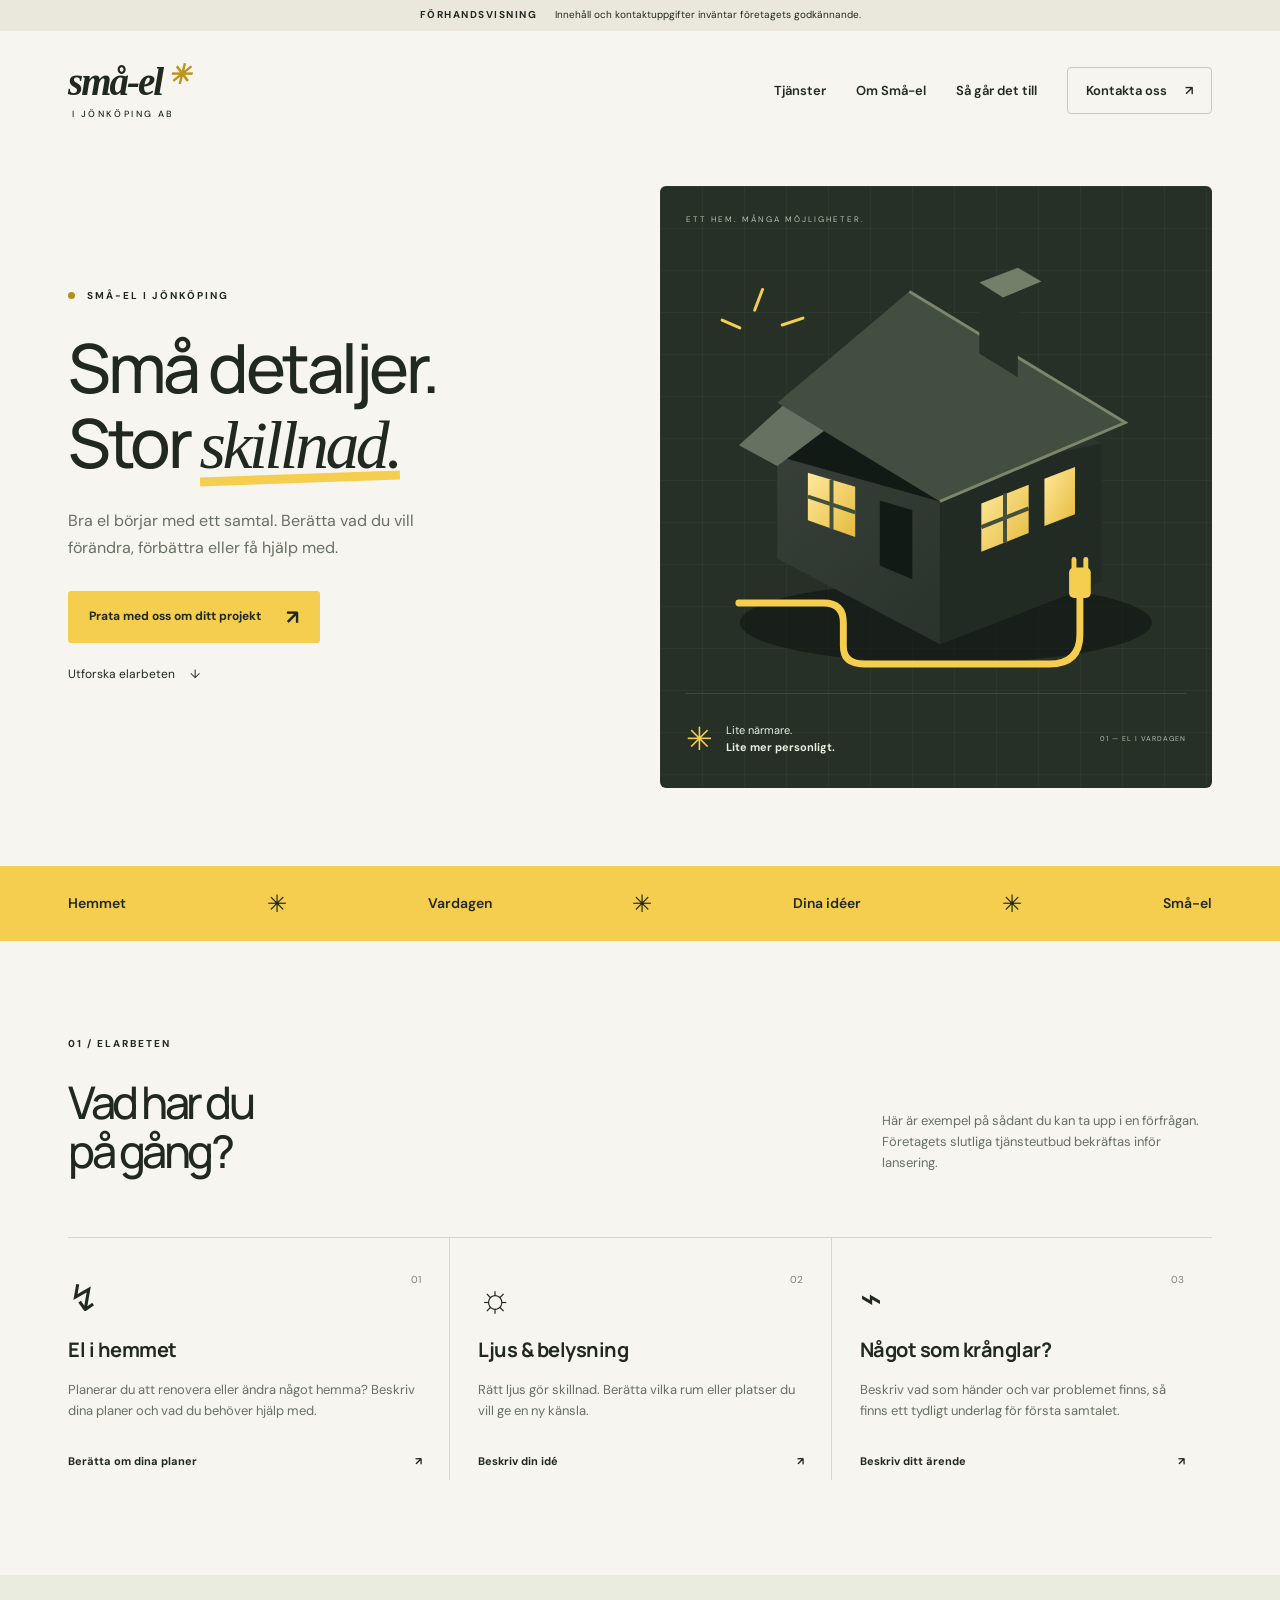
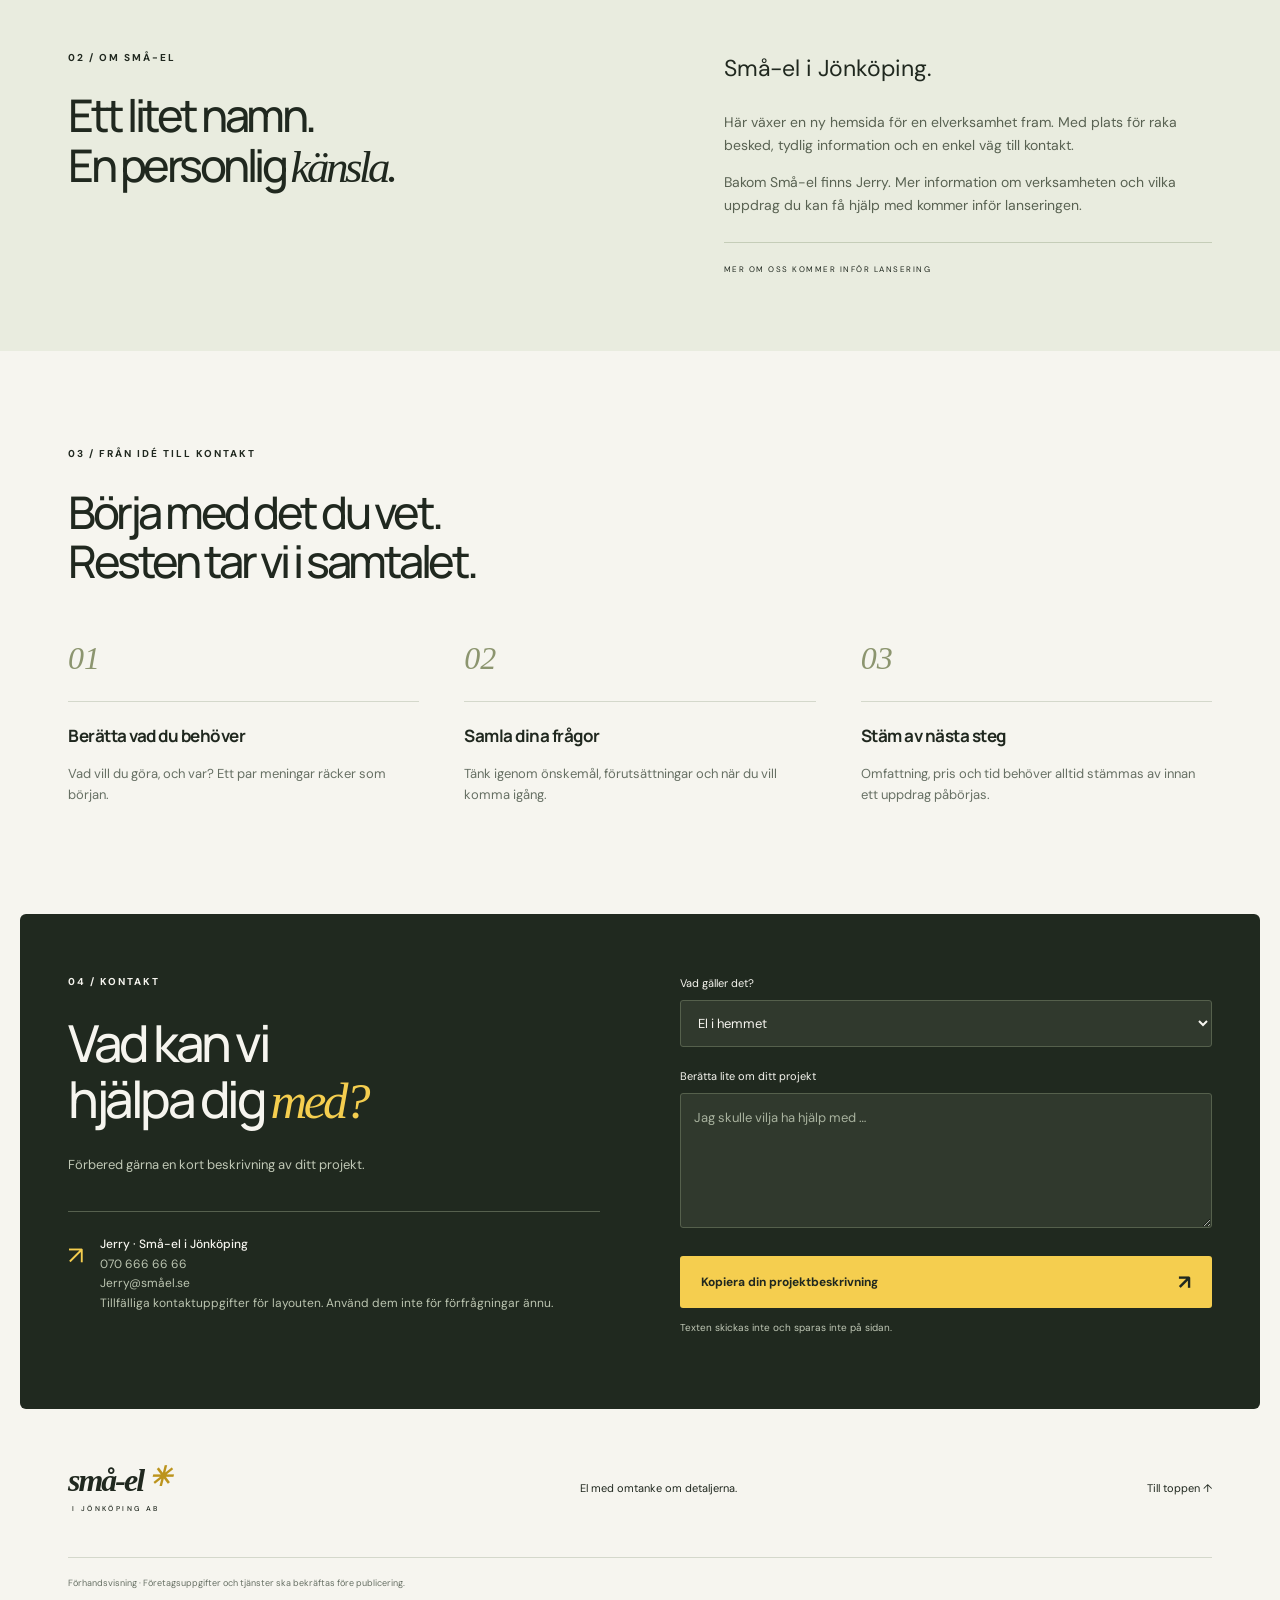
==== index.html @ 28e5c393 "Build initial Swedish Små-el website preview" ====
<!doctype html>
<html lang="sv">
<head>
  <meta charset="utf-8">
  <meta name="viewport" content="width=device-width, initial-scale=1">
  <meta name="theme-color" content="#171b18">
  <meta name="description" content="Lär känna Små-el i Jönköping. Information om elarbeten och kontakt.">
  <title>Små-el i Jönköping · El med omtanke</title>
  <link rel="stylesheet" href="style.css">
  <script src="script.js" defer></script>
</head>
<body>
  <div class="preview">FÖRHANDSVISNING <span>Innehåll och kontaktuppgifter inväntar företagets godkännande.</span></div>
  <header class="header wrap">
    <a class="brand" href="#" aria-label="Små-el, startsida">små-el<span class="spark">✳</span><small>I JÖNKÖPING AB</small></a>
    <button class="menu-toggle" aria-expanded="false" aria-controls="navigation">Meny <span>＋</span></button>
    <nav id="navigation" aria-label="Huvudmeny"><a href="#tjanster">Tjänster</a><a href="#om">Om Små-el</a><a href="#sa-funkar-det">Så går det till</a><a class="nav-contact" href="#kontakt">Kontakta oss <span>↗</span></a></nav>
  </header>
  <main>
    <section class="hero wrap">
      <div class="hero-copy"><p class="eyebrow"><span class="dot"></span> SMÅ-EL I JÖNKÖPING</p><h1>Små detaljer.<br>Stor <em>skillnad.</em></h1><p class="intro">Bra el börjar med ett samtal. Berätta vad du vill förändra, förbättra eller få hjälp med.</p><a class="button" href="#kontakt">Prata med oss om ditt projekt <span>↗</span></a><a class="text-link" href="#tjanster">Utforska elarbeten <span>↓</span></a></div>
      <div class="hero-art" role="img" aria-label="Illustration av ett hus med en gul elektrisk ledning och lysande fönster">
        <div class="art-grid"></div><span class="art-label">ETT HEM. MÅNGA MÖJLIGHETER.</span>
        <svg viewBox="0 0 560 540" aria-hidden="true"><defs><linearGradient id="wall" x2="1" y2="1"><stop stop-color="#3b443c"/><stop offset="1" stop-color="#242c26"/></linearGradient><linearGradient id="window" x2="1" y2="1"><stop stop-color="#ffe99c"/><stop offset="1" stop-color="#e5bb3e"/></linearGradient></defs><ellipse cx="290" cy="443" rx="209" ry="41" fill="#0f1511" opacity=".6"/><path d="M119 263 280 163 448 261V401L284 465 119 378Z" fill="url(#wall)"/><path d="M284 296 448 261V401L284 465Z" fill="#222a24"/><path d="M80 263 253 107 472 240 284 320Z" fill="#121a15"/><path d="M80 263 253 107 280 163 119 284Z" fill="#677162"/><path d="m253 107 219 133-188 80-165-100Z" fill="#424e40"/><path d="m253 107 219 133-188 80" fill="none" stroke="#7b866d" stroke-width="3"/><path d="m324 170 0-72 39-15 0 111" fill="#253027"/><path d="m324 98 39-15 24 14-39 16Z" fill="#72806a"/><path d="M150 291 198 305V356L150 339Z" fill="url(#window)"/><path d="M223 319 256 329V399L223 385Z" fill="#121a15"/><path d="M326 322 374 303V352L326 371Z" fill="url(#window)"/><path d="M390 297 421 285V333L390 345Z" fill="url(#window)"/><path d="M174 298V348M150 315 198 331M350 312V362M326 346 374 327" stroke="#43503c" stroke-width="4"/><path d="M80 423H166Q186 423 186 443V467Q186 485 207 485H395Q426 485 426 455V411" fill="none" stroke="#f5ce4f" stroke-width="7" stroke-linecap="round"/><rect x="415" y="387" width="22" height="31" rx="5" fill="#f5ce4f"/><path d="M420 390V379M432 390V379" stroke="#f5ce4f" stroke-width="5" stroke-linecap="round"/><path d="m96 126 8-21m20 36 21-7m-64 10-18-8" stroke="#f5ce4f" stroke-width="3" stroke-linecap="round"/></svg>
        <div class="art-caption"><span class="small-spark">✳</span><span>Lite närmare.<br><strong>Lite mer personligt.</strong></span><span class="caption-number">01 — EL I VARDAGEN</span></div>
      </div>
    </section>
    <div class="ribbon"><div class="wrap"><span>Hemmet</span><b>✳</b><span>Vardagen</span><b>✳</b><span>Dina idéer</span><b>✳</b><span>Små-el</span></div></div>
    <section class="section wrap" id="tjanster"><div class="section-heading"><div><p class="eyebrow">01 / ELARBETEN</p><h2>Vad har du<br>på gång?</h2></div><p>Här är exempel på sådant du kan ta upp i en förfrågan. Företagets slutliga tjänsteutbud bekräftas inför lansering.</p></div>
      <div class="services"><article><span class="service-icon">↯</span><span class="number">01</span><h3>El i hemmet</h3><p>Planerar du att renovera eller ändra något hemma? Beskriv dina planer och vad du behöver hjälp med.</p><a href="#kontakt" data-topic="El i hemmet">Berätta om dina planer <span>↗</span></a></article><article><span class="service-icon">☼</span><span class="number">02</span><h3>Ljus & belysning</h3><p>Rätt ljus gör skillnad. Berätta vilka rum eller platser du vill ge en ny känsla.</p><a href="#kontakt" data-topic="Ljus och belysning">Beskriv din idé <span>↗</span></a></article><article><span class="service-icon">⌁</span><span class="number">03</span><h3>Något som krånglar?</h3><p>Beskriv vad som händer och var problemet finns, så finns ett tydligt underlag för första samtalet.</p><a href="#kontakt" data-topic="Något som krånglar">Beskriv ditt ärende <span>↗</span></a></article></div>
    </section>
    <section class="about" id="om"><div class="wrap about-grid"><div><p class="eyebrow">02 / OM SMÅ-EL</p><h2>Ett litet namn.<br>En personlig <em>känsla.</em></h2></div><div><p class="about-lead">Små-el i Jönköping.</p><p>Här växer en ny hemsida för en elverksamhet fram. Med plats för raka besked, tydlig information och en enkel väg till kontakt.</p><p>Bakom Små-el finns Jerry. Mer information om verksamheten och vilka uppdrag du kan få hjälp med kommer inför lanseringen.</p><span class="about-note">MER OM OSS KOMMER INFÖR LANSERING</span></div></div></section>
    <section class="section wrap process" id="sa-funkar-det"><p class="eyebrow">03 / FRÅN IDÉ TILL KONTAKT</p><h2>Börja med det du vet.<br>Resten tar vi i samtalet.</h2><div class="steps"><article><span>01</span><h3>Berätta vad du behöver</h3><p>Vad vill du göra, och var? Ett par meningar räcker som början.</p></article><article><span>02</span><h3>Samla dina frågor</h3><p>Tänk igenom önskemål, förutsättningar och när du vill komma igång.</p></article><article><span>03</span><h3>Stäm av nästa steg</h3><p>Omfattning, pris och tid behöver alltid stämmas av innan ett uppdrag påbörjas.</p></article></div></section>
    <section class="contact wrap" id="kontakt"><div><p class="eyebrow">04 / KONTAKT</p><h2>Vad kan vi<br>hjälpa dig <em>med?</em></h2><p>Förbered gärna en kort beskrivning av ditt projekt.</p><div class="contact-note"><span>↗</span><p><strong>Jerry · Små-el i Jönköping</strong><br><span class="temp-details">070 666 66 66<br>Jerry@småel.se</span><br>Tillfälliga kontaktuppgifter för layouten. Använd dem inte för förfrågningar ännu.</p></div></div><form id="project-form"><label for="topic">Vad gäller det?</label><select id="topic" name="topic"><option>El i hemmet</option><option>Ljus och belysning</option><option>Något som krånglar</option><option>Annat ärende</option></select><label for="message">Berätta lite om ditt projekt</label><textarea id="message" name="message" rows="5" placeholder="Jag skulle vilja ha hjälp med …"></textarea><button class="button" type="submit">Kopiera din projektbeskrivning <span>↗</span></button><p class="form-note">Texten skickas inte och sparas inte på sidan.</p><p id="form-status" role="status" aria-live="polite"></p></form></section>
  </main>
  <footer class="wrap"><a class="brand" href="#">små-el<span class="spark">✳</span><small>I JÖNKÖPING AB</small></a><p>El med omtanke om detaljerna.</p><a href="#">Till toppen ↑</a><small class="footer-note">Förhandsvisning · Företagsuppgifter och tjänster ska bekräftas före publicering.</small></footer>
</body>
</html>
---- style.css ----
@import url('https://fonts.googleapis.com/css2?family=DM+Sans:wght@400;500;600;700&family=Manrope:wght@400;500;600;700;800&display=swap');
:root{--ink:#20281f;--paper:#f6f5ef;--yellow:#f5ce4f;--muted:#677064}*{box-sizing:border-box}html{scroll-behavior:smooth;scroll-padding-top:24px}body{margin:0;background:var(--paper);color:var(--ink);font-family:'DM Sans',Arial,sans-serif;line-height:1.65}a{color:inherit;text-decoration:none}button,input,select,textarea{font:inherit}button,a,select,textarea{-webkit-tap-highlight-color:transparent}a:focus-visible,button:focus-visible,select:focus-visible,textarea:focus-visible{outline:3px solid #8a6500;outline-offset:5px}.wrap{max-width:1240px;margin:auto;padding-left:48px;padding-right:48px}.preview{background:#eae8dd;text-align:center;font-size:10px;font-weight:700;letter-spacing:1.5px;padding:7px 16px}.preview span{font-weight:400;letter-spacing:0;margin-left:14px}.header{height:120px;display:flex;align-items:center;justify-content:space-between}.brand{font-family:Georgia,serif;font-weight:bold;font-style:italic;font-size:39px;line-height:1;letter-spacing:-2px;display:inline-block;position:relative}.brand small{display:block;font-family:'DM Sans',Arial,sans-serif;font-weight:500;font-style:normal;font-size:9px;letter-spacing:2.4px;margin:9px 0 0 4px}.spark{color:#bc941d;font-size:27px;vertical-align:top;margin-left:6px}nav{display:flex;gap:30px;align-items:center;font-size:13px;font-weight:600}.nav-contact{border:1px solid #c6c9bd;border-radius:4px;padding:12px 18px}.nav-contact span{margin-left:15px}.menu-toggle{display:none}.hero{display:grid;grid-template-columns:1fr 1fr;gap:40px;padding-top:35px;padding-bottom:78px;align-items:center}.eyebrow{font-size:10px;letter-spacing:2px;font-weight:700;margin:0 0 25px}.dot{display:inline-block;width:7px;height:7px;background:#b38e26;border-radius:50%;margin-right:8px}h1,h2,h3,p{margin-top:0}h1,h2{font-family:Manrope,Arial,sans-serif;font-weight:500;letter-spacing:-3.5px;line-height:1.1}h1{font-size:clamp(52px,5.3vw,76px);margin-bottom:25px}em{font-family:Georgia,serif;font-weight:400}h1 em{position:relative}h1 em:after{content:'';position:absolute;height:9px;background:var(--yellow);bottom:0;left:0;right:0;z-index:-1;transform:rotate(-2deg)}.intro{font-size:16px;color:var(--muted);max-width:350px;margin-bottom:30px}.button{border:0;background:var(--yellow);color:var(--ink);border-radius:3px;padding:16px 21px;display:inline-flex;align-items:center;justify-content:space-between;gap:25px;font-size:12px;font-weight:700;cursor:pointer;transition:background .2s,transform .2s}.button:hover{background:#efc134;transform:translateY(-2px)}.button span{font-size:20px;line-height:1}.text-link{display:block;font-size:12px;margin-top:22px}.text-link span{margin-left:12px}.hero-art{position:relative;background:#263027;border-radius:6px;min-height:485px;overflow:hidden;color:#ecefdc}.hero-art svg{width:100%;position:relative;display:block}.art-grid{position:absolute;inset:0;background-image:linear-gradient(#71806416 1px,transparent 1px),linear-gradient(90deg,#71806416 1px,transparent 1px);background-size:42px 42px}.art-label{position:absolute;top:27px;left:26px;font-size:8px;letter-spacing:2px;z-index:1;color:#b9c1ad}.art-caption{position:relative;margin:-25px 26px 25px;border-top:1px solid #66705b65;padding-top:21px;display:flex;gap:13px;align-items:center;font-size:11px;line-height:1.5}.small-spark{font-size:32px;color:var(--yellow)}.caption-number{font-size:7px;letter-spacing:1px;margin-left:auto;color:#b9c1ad}.ribbon{background:var(--yellow);padding:18px 0}.ribbon .wrap{display:flex;justify-content:space-between;align-items:center;font-size:14px;font-weight:600}.ribbon b{font-size:24px;font-weight:400}.section{padding-top:95px;padding-bottom:95px}h2{font-size:45px;margin-bottom:25px}.section-heading{display:flex;align-items:end;justify-content:space-between;gap:45px;margin-bottom:35px}.section-heading>p{max-width:330px;color:var(--muted);font-size:13px;margin-bottom:28px}.services{display:grid;grid-template-columns:repeat(3,1fr);border-top:1px solid #d4d8cb}.services article{position:relative;padding:30px 27px 10px 0}.services article+article{border-left:1px solid #d4d8cb;padding-left:28px}.service-icon{font-size:37px;display:block;height:65px}.number{position:absolute;right:28px;top:34px;font-size:10px;color:#7b8275}h3{font-family:Manrope,Arial,sans-serif;font-size:20px;letter-spacing:-.5px;margin-bottom:13px}.services p,.steps p{font-size:13px;color:var(--muted)}.services a{display:flex;justify-content:space-between;font-size:11px;font-weight:700;margin-top:30px}.about{background:#e9ecdf;padding:75px 0}.about-grid{display:grid;grid-template-columns:1.2fr 1fr;gap:70px}.about h2{margin-bottom:0}.about-grid>div>p:not(.eyebrow){font-size:14px;color:#596252}.about-grid .about-lead{font-size:23px!important;color:var(--ink)!important}.about-note{font-size:8px;letter-spacing:1.5px;border-top:1px solid #c5cdb8;padding-top:20px;display:block;margin-top:25px}.process h2{max-width:680px}.steps{display:grid;grid-template-columns:repeat(3,1fr);gap:45px;margin-top:45px}.steps article>span{font-family:Georgia,serif;font-style:italic;font-size:32px;color:#8c956f;display:block;border-bottom:1px solid #d4d8cb;padding-bottom:16px;margin-bottom:20px}.steps h3{font-size:17px}.contact{background:#20291f;color:var(--paper);border-radius:6px;padding-top:60px;padding-bottom:60px;display:grid;grid-template-columns:1fr 1fr;gap:80px}.contact h2{font-size:51px}.contact h2 em{color:var(--yellow)}.contact>div>p:not(.eyebrow){font-size:13px;color:#c0c8b6}.contact-note{display:flex;gap:16px;border-top:1px solid #56604e;margin-top:35px;padding-top:23px}.contact-note>span{color:var(--yellow);font-size:25px}.contact-note p{font-size:12px;color:#bbc4b0}.contact-note strong{color:var(--paper);font-weight:500}form label{display:block;font-size:11px;margin-bottom:8px}select,textarea{width:100%;background:#30392d;border:1px solid #55604c;color:var(--paper);border-radius:3px;padding:13px;font-size:13px;margin-bottom:20px}textarea{resize:vertical;min-height:130px}textarea::placeholder{color:#a8b29e}form .button{width:100%}.form-note,#form-status{font-size:10px;color:#c0c8b6;margin:12px 0 0}#form-status{color:var(--yellow)}footer{display:flex;align-items:center;justify-content:space-between;gap:30px;flex-wrap:wrap;padding-top:55px;padding-bottom:25px}footer p,footer>a:not(.brand){font-size:11px;margin:0}footer .brand{font-size:32px}footer .brand small{font-size:7px}.footer-note{flex-basis:100%;font-size:9px;color:var(--muted);border-top:1px solid #d4d8cb;margin-top:15px;padding-top:18px}
@media(min-width:1500px){.hero{gap:75px}}@media(max-width:900px){.wrap{padding-left:28px;padding-right:28px}nav{gap:17px}.hero{gap:25px}h1{font-size:52px}.hero-art{min-height:0}.caption-number{display:none}.art-caption{margin-top:-10px}.contact{margin-left:20px;margin-right:20px;gap:35px}.about-grid{gap:35px}h2{font-size:39px}.contact h2{font-size:44px}}
@media(max-width:640px){.preview{font-size:8px}.preview span{display:block;margin:2px 0 0}.header{height:100px;position:relative}.brand{font-size:34px}.menu-toggle{display:flex;gap:18px;align-items:center;border:1px solid #c6c9bd;background:transparent;border-radius:3px;padding:8px 13px;font-size:12px}nav{display:none;position:absolute;top:86px;left:20px;right:20px;background:var(--paper);padding:20px;z-index:5;box-shadow:0 12px 30px #20281f20;border:1px solid #d4d8cb;border-radius:4px}nav.open{display:flex;flex-direction:column;align-items:stretch}.hero{grid-template-columns:1fr;padding-top:20px;padding-bottom:38px;gap:36px}h1{font-size:57px}.eyebrow{font-size:9px;margin-bottom:20px}.intro{font-size:15px}.hero-art svg{max-height:440px}.art-caption{margin-top:-20px}.ribbon{padding:12px 0}.ribbon .wrap{font-size:10px;gap:8px}.ribbon b{font-size:17px}.section{padding-top:60px;padding-bottom:60px}.section-heading{display:block;margin-bottom:10px}.section-heading>p{max-width:none}.services{grid-template-columns:1fr}.services article,.services article+article{border-left:0;border-bottom:1px solid #d4d8cb;padding:25px 0}.services article>p{max-width:320px}.services a{margin-top:20px}.number{right:0}.service-icon{height:55px}.about{padding:55px 0}.about-grid{grid-template-columns:1fr;gap:25px}h2{font-size:37px;letter-spacing:-2px}.steps{grid-template-columns:1fr;gap:18px;margin-top:25px}.steps article>span{padding-bottom:8px;margin-bottom:15px}.contact{grid-template-columns:1fr;gap:25px;padding-top:40px;padding-bottom:40px;margin-left:14px;margin-right:14px;padding-left:24px;padding-right:24px}.contact h2{font-size:45px}.contact-note{margin-top:25px}footer{gap:25px}footer p{display:none}.footer-note{margin-top:0}}@media(prefers-reduced-motion:reduce){html{scroll-behavior:auto}*{transition:none!important}}
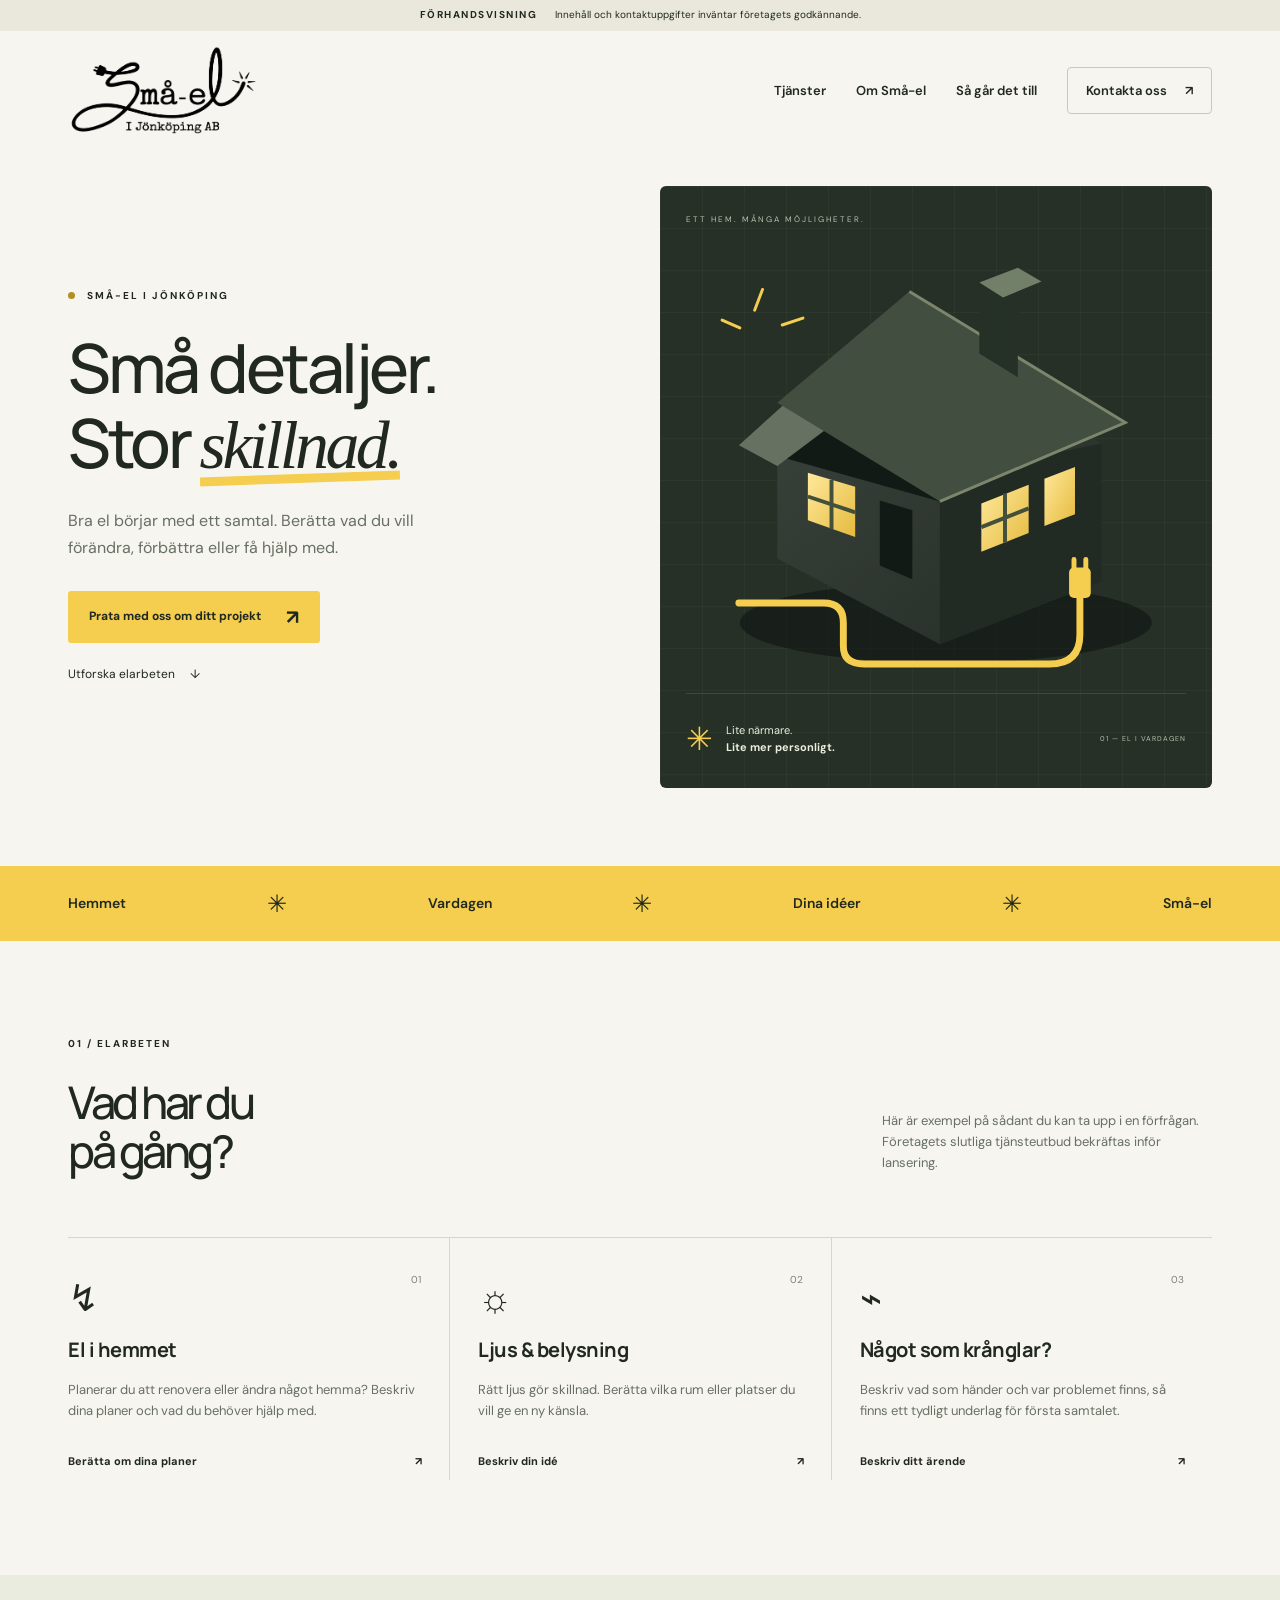
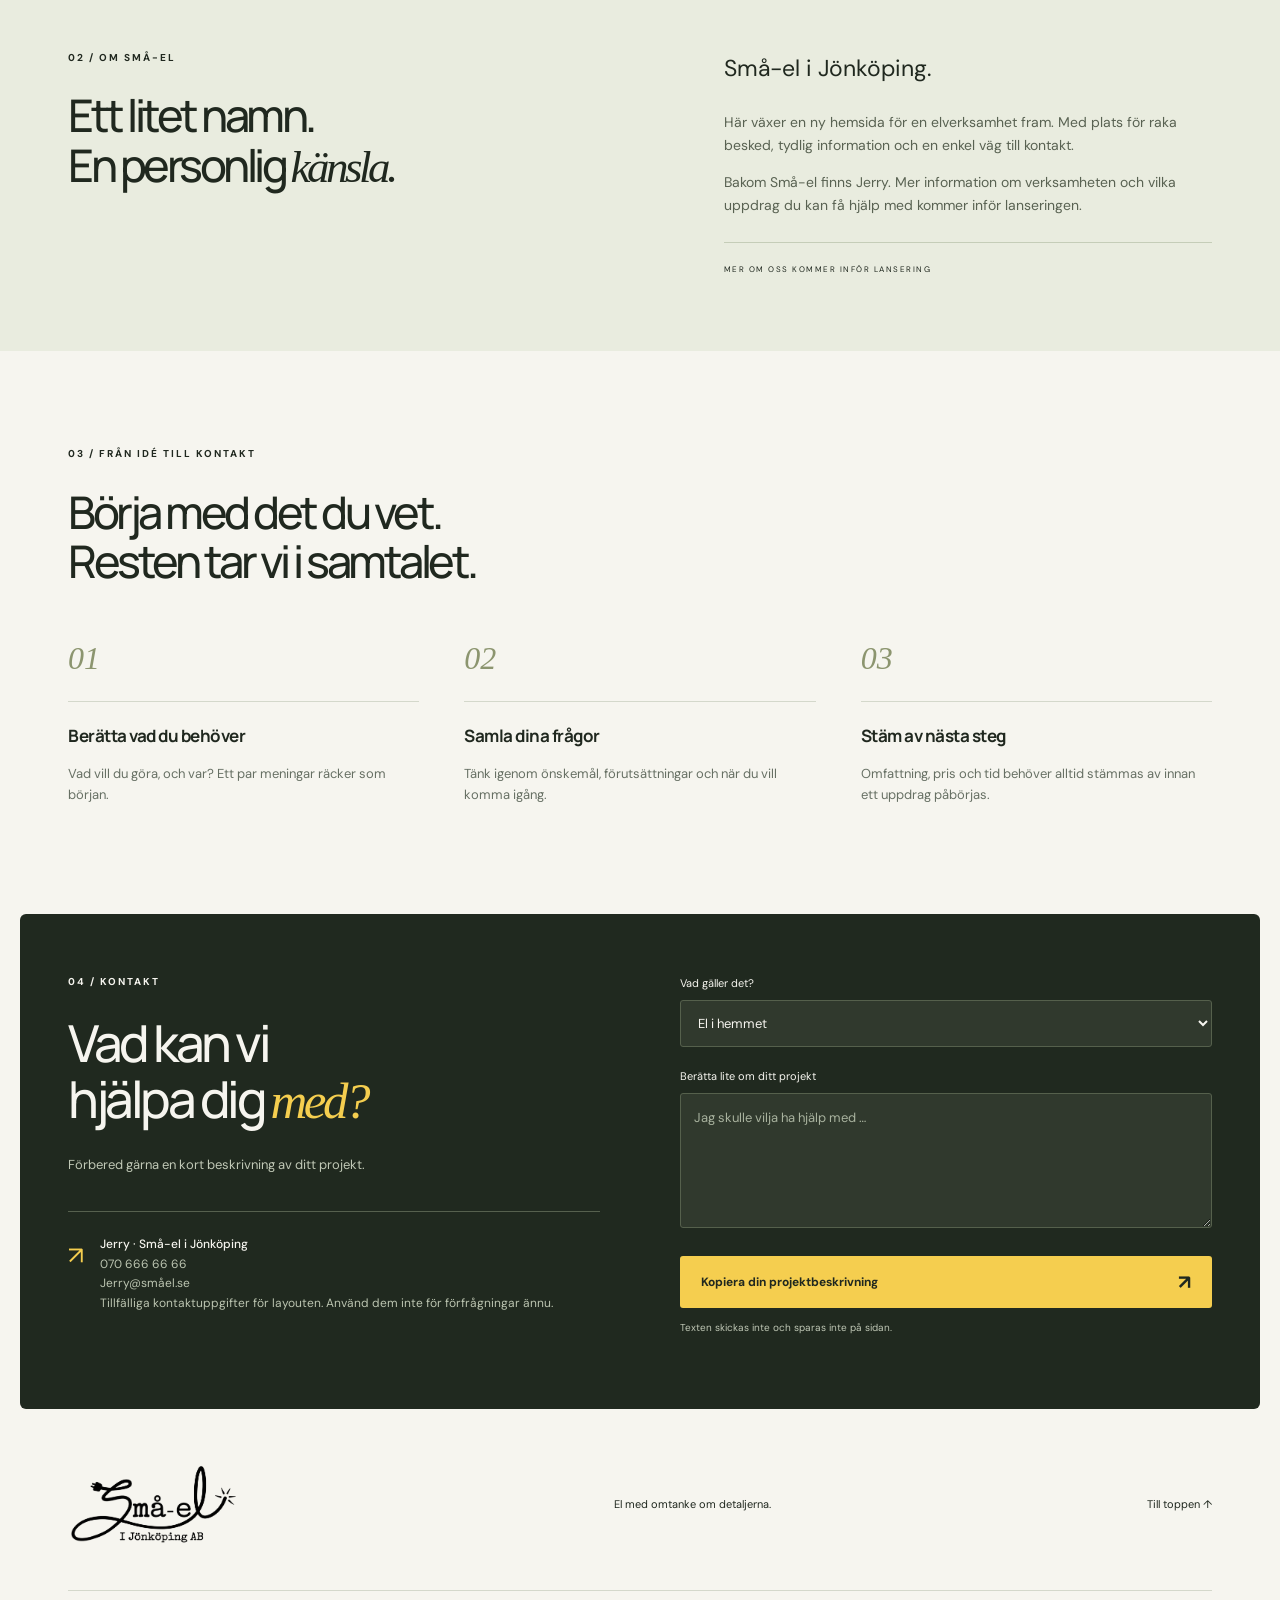
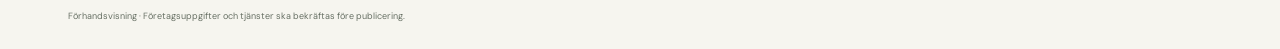
==== commit 6e72e0a0: "Replace placeholder branding with restored transparent original logo" ====
--- a/index.html
+++ b/index.html
@@ -12,7 +12,7 @@
 <body>
   <div class="preview">FÖRHANDSVISNING <span>Innehåll och kontaktuppgifter inväntar företagets godkännande.</span></div>
   <header class="header wrap">
-    <a class="brand" href="#" aria-label="Små-el, startsida">små-el<span class="spark">✳</span><small>I JÖNKÖPING AB</small></a>
+    <a class="brand" href="#" aria-label="Små-el, startsida"><img class="brand-logo" src="assets/sma-el-logo.png" alt="Små-el i Jönköping AB" width="1800" height="872"></a>
     <button class="menu-toggle" aria-expanded="false" aria-controls="navigation">Meny <span>＋</span></button>
     <nav id="navigation" aria-label="Huvudmeny"><a href="#tjanster">Tjänster</a><a href="#om">Om Små-el</a><a href="#sa-funkar-det">Så går det till</a><a class="nav-contact" href="#kontakt">Kontakta oss <span>↗</span></a></nav>
   </header>
@@ -33,6 +33,6 @@
     <section class="section wrap process" id="sa-funkar-det"><p class="eyebrow">03 / FRÅN IDÉ TILL KONTAKT</p><h2>Börja med det du vet.<br>Resten tar vi i samtalet.</h2><div class="steps"><article><span>01</span><h3>Berätta vad du behöver</h3><p>Vad vill du göra, och var? Ett par meningar räcker som början.</p></article><article><span>02</span><h3>Samla dina frågor</h3><p>Tänk igenom önskemål, förutsättningar och när du vill komma igång.</p></article><article><span>03</span><h3>Stäm av nästa steg</h3><p>Omfattning, pris och tid behöver alltid stämmas av innan ett uppdrag påbörjas.</p></article></div></section>
     <section class="contact wrap" id="kontakt"><div><p class="eyebrow">04 / KONTAKT</p><h2>Vad kan vi<br>hjälpa dig <em>med?</em></h2><p>Förbered gärna en kort beskrivning av ditt projekt.</p><div class="contact-note"><span>↗</span><p><strong>Jerry · Små-el i Jönköping</strong><br><span class="temp-details">070 666 66 66<br>Jerry@småel.se</span><br>Tillfälliga kontaktuppgifter för layouten. Använd dem inte för förfrågningar ännu.</p></div></div><form id="project-form"><label for="topic">Vad gäller det?</label><select id="topic" name="topic"><option>El i hemmet</option><option>Ljus och belysning</option><option>Något som krånglar</option><option>Annat ärende</option></select><label for="message">Berätta lite om ditt projekt</label><textarea id="message" name="message" rows="5" placeholder="Jag skulle vilja ha hjälp med …"></textarea><button class="button" type="submit">Kopiera din projektbeskrivning <span>↗</span></button><p class="form-note">Texten skickas inte och sparas inte på sidan.</p><p id="form-status" role="status" aria-live="polite"></p></form></section>
   </main>
-  <footer class="wrap"><a class="brand" href="#">små-el<span class="spark">✳</span><small>I JÖNKÖPING AB</small></a><p>El med omtanke om detaljerna.</p><a href="#">Till toppen ↑</a><small class="footer-note">Förhandsvisning · Företagsuppgifter och tjänster ska bekräftas före publicering.</small></footer>
+  <footer class="wrap"><a class="brand" href="#"><img class="brand-logo" src="assets/sma-el-logo.png" alt="Små-el i Jönköping AB" width="1800" height="872"></a><p>El med omtanke om detaljerna.</p><a href="#">Till toppen ↑</a><small class="footer-note">Förhandsvisning · Företagsuppgifter och tjänster ska bekräftas före publicering.</small></footer>
 </body>
 </html>
--- a/style.css
+++ b/style.css
@@ -2,3 +2,6 @@
 :root{--ink:#20281f;--paper:#f6f5ef;--yellow:#f5ce4f;--muted:#677064}*{box-sizing:border-box}html{scroll-behavior:smooth;scroll-padding-top:24px}body{margin:0;background:var(--paper);color:var(--ink);font-family:'DM Sans',Arial,sans-serif;line-height:1.65}a{color:inherit;text-decoration:none}button,input,select,textarea{font:inherit}button,a,select,textarea{-webkit-tap-highlight-color:transparent}a:focus-visible,button:focus-visible,select:focus-visible,textarea:focus-visible{outline:3px solid #8a6500;outline-offset:5px}.wrap{max-width:1240px;margin:auto;padding-left:48px;padding-right:48px}.preview{background:#eae8dd;text-align:center;font-size:10px;font-weight:700;letter-spacing:1.5px;padding:7px 16px}.preview span{font-weight:400;letter-spacing:0;margin-left:14px}.header{height:120px;display:flex;align-items:center;justify-content:space-between}.brand{font-family:Georgia,serif;font-weight:bold;font-style:italic;font-size:39px;line-height:1;letter-spacing:-2px;display:inline-block;position:relative}.brand small{display:block;font-family:'DM Sans',Arial,sans-serif;font-weight:500;font-style:normal;font-size:9px;letter-spacing:2.4px;margin:9px 0 0 4px}.spark{color:#bc941d;font-size:27px;vertical-align:top;margin-left:6px}nav{display:flex;gap:30px;align-items:center;font-size:13px;font-weight:600}.nav-contact{border:1px solid #c6c9bd;border-radius:4px;padding:12px 18px}.nav-contact span{margin-left:15px}.menu-toggle{display:none}.hero{display:grid;grid-template-columns:1fr 1fr;gap:40px;padding-top:35px;padding-bottom:78px;align-items:center}.eyebrow{font-size:10px;letter-spacing:2px;font-weight:700;margin:0 0 25px}.dot{display:inline-block;width:7px;height:7px;background:#b38e26;border-radius:50%;margin-right:8px}h1,h2,h3,p{margin-top:0}h1,h2{font-family:Manrope,Arial,sans-serif;font-weight:500;letter-spacing:-3.5px;line-height:1.1}h1{font-size:clamp(52px,5.3vw,76px);margin-bottom:25px}em{font-family:Georgia,serif;font-weight:400}h1 em{position:relative}h1 em:after{content:'';position:absolute;height:9px;background:var(--yellow);bottom:0;left:0;right:0;z-index:-1;transform:rotate(-2deg)}.intro{font-size:16px;color:var(--muted);max-width:350px;margin-bottom:30px}.button{border:0;background:var(--yellow);color:var(--ink);border-radius:3px;padding:16px 21px;display:inline-flex;align-items:center;justify-content:space-between;gap:25px;font-size:12px;font-weight:700;cursor:pointer;transition:background .2s,transform .2s}.button:hover{background:#efc134;transform:translateY(-2px)}.button span{font-size:20px;line-height:1}.text-link{display:block;font-size:12px;margin-top:22px}.text-link span{margin-left:12px}.hero-art{position:relative;background:#263027;border-radius:6px;min-height:485px;overflow:hidden;color:#ecefdc}.hero-art svg{width:100%;position:relative;display:block}.art-grid{position:absolute;inset:0;background-image:linear-gradient(#71806416 1px,transparent 1px),linear-gradient(90deg,#71806416 1px,transparent 1px);background-size:42px 42px}.art-label{position:absolute;top:27px;left:26px;font-size:8px;letter-spacing:2px;z-index:1;color:#b9c1ad}.art-caption{position:relative;margin:-25px 26px 25px;border-top:1px solid #66705b65;padding-top:21px;display:flex;gap:13px;align-items:center;font-size:11px;line-height:1.5}.small-spark{font-size:32px;color:var(--yellow)}.caption-number{font-size:7px;letter-spacing:1px;margin-left:auto;color:#b9c1ad}.ribbon{background:var(--yellow);padding:18px 0}.ribbon .wrap{display:flex;justify-content:space-between;align-items:center;font-size:14px;font-weight:600}.ribbon b{font-size:24px;font-weight:400}.section{padding-top:95px;padding-bottom:95px}h2{font-size:45px;margin-bottom:25px}.section-heading{display:flex;align-items:end;justify-content:space-between;gap:45px;margin-bottom:35px}.section-heading>p{max-width:330px;color:var(--muted);font-size:13px;margin-bottom:28px}.services{display:grid;grid-template-columns:repeat(3,1fr);border-top:1px solid #d4d8cb}.services article{position:relative;padding:30px 27px 10px 0}.services article+article{border-left:1px solid #d4d8cb;padding-left:28px}.service-icon{font-size:37px;display:block;height:65px}.number{position:absolute;right:28px;top:34px;font-size:10px;color:#7b8275}h3{font-family:Manrope,Arial,sans-serif;font-size:20px;letter-spacing:-.5px;margin-bottom:13px}.services p,.steps p{font-size:13px;color:var(--muted)}.services a{display:flex;justify-content:space-between;font-size:11px;font-weight:700;margin-top:30px}.about{background:#e9ecdf;padding:75px 0}.about-grid{display:grid;grid-template-columns:1.2fr 1fr;gap:70px}.about h2{margin-bottom:0}.about-grid>div>p:not(.eyebrow){font-size:14px;color:#596252}.about-grid .about-lead{font-size:23px!important;color:var(--ink)!important}.about-note{font-size:8px;letter-spacing:1.5px;border-top:1px solid #c5cdb8;padding-top:20px;display:block;margin-top:25px}.process h2{max-width:680px}.steps{display:grid;grid-template-columns:repeat(3,1fr);gap:45px;margin-top:45px}.steps article>span{font-family:Georgia,serif;font-style:italic;font-size:32px;color:#8c956f;display:block;border-bottom:1px solid #d4d8cb;padding-bottom:16px;margin-bottom:20px}.steps h3{font-size:17px}.contact{background:#20291f;color:var(--paper);border-radius:6px;padding-top:60px;padding-bottom:60px;display:grid;grid-template-columns:1fr 1fr;gap:80px}.contact h2{font-size:51px}.contact h2 em{color:var(--yellow)}.contact>div>p:not(.eyebrow){font-size:13px;color:#c0c8b6}.contact-note{display:flex;gap:16px;border-top:1px solid #56604e;margin-top:35px;padding-top:23px}.contact-note>span{color:var(--yellow);font-size:25px}.contact-note p{font-size:12px;color:#bbc4b0}.contact-note strong{color:var(--paper);font-weight:500}form label{display:block;font-size:11px;margin-bottom:8px}select,textarea{width:100%;background:#30392d;border:1px solid #55604c;color:var(--paper);border-radius:3px;padding:13px;font-size:13px;margin-bottom:20px}textarea{resize:vertical;min-height:130px}textarea::placeholder{color:#a8b29e}form .button{width:100%}.form-note,#form-status{font-size:10px;color:#c0c8b6;margin:12px 0 0}#form-status{color:var(--yellow)}footer{display:flex;align-items:center;justify-content:space-between;gap:30px;flex-wrap:wrap;padding-top:55px;padding-bottom:25px}footer p,footer>a:not(.brand){font-size:11px;margin:0}footer .brand{font-size:32px}footer .brand small{font-size:7px}.footer-note{flex-basis:100%;font-size:9px;color:var(--muted);border-top:1px solid #d4d8cb;margin-top:15px;padding-top:18px}
 @media(min-width:1500px){.hero{gap:75px}}@media(max-width:900px){.wrap{padding-left:28px;padding-right:28px}nav{gap:17px}.hero{gap:25px}h1{font-size:52px}.hero-art{min-height:0}.caption-number{display:none}.art-caption{margin-top:-10px}.contact{margin-left:20px;margin-right:20px;gap:35px}.about-grid{gap:35px}h2{font-size:39px}.contact h2{font-size:44px}}
 @media(max-width:640px){.preview{font-size:8px}.preview span{display:block;margin:2px 0 0}.header{height:100px;position:relative}.brand{font-size:34px}.menu-toggle{display:flex;gap:18px;align-items:center;border:1px solid #c6c9bd;background:transparent;border-radius:3px;padding:8px 13px;font-size:12px}nav{display:none;position:absolute;top:86px;left:20px;right:20px;background:var(--paper);padding:20px;z-index:5;box-shadow:0 12px 30px #20281f20;border:1px solid #d4d8cb;border-radius:4px}nav.open{display:flex;flex-direction:column;align-items:stretch}.hero{grid-template-columns:1fr;padding-top:20px;padding-bottom:38px;gap:36px}h1{font-size:57px}.eyebrow{font-size:9px;margin-bottom:20px}.intro{font-size:15px}.hero-art svg{max-height:440px}.art-caption{margin-top:-20px}.ribbon{padding:12px 0}.ribbon .wrap{font-size:10px;gap:8px}.ribbon b{font-size:17px}.section{padding-top:60px;padding-bottom:60px}.section-heading{display:block;margin-bottom:10px}.section-heading>p{max-width:none}.services{grid-template-columns:1fr}.services article,.services article+article{border-left:0;border-bottom:1px solid #d4d8cb;padding:25px 0}.services article>p{max-width:320px}.services a{margin-top:20px}.number{right:0}.service-icon{height:55px}.about{padding:55px 0}.about-grid{grid-template-columns:1fr;gap:25px}h2{font-size:37px;letter-spacing:-2px}.steps{grid-template-columns:1fr;gap:18px;margin-top:25px}.steps article>span{padding-bottom:8px;margin-bottom:15px}.contact{grid-template-columns:1fr;gap:25px;padding-top:40px;padding-bottom:40px;margin-left:14px;margin-right:14px;padding-left:24px;padding-right:24px}.contact h2{font-size:45px}.contact-note{margin-top:25px}footer{gap:25px}footer p{display:none}.footer-note{margin-top:0}}@media(prefers-reduced-motion:reduce){html{scroll-behavior:auto}*{transition:none!important}}
+
+/* Restored original cable logo, with transparent background. */
+.brand{display:block;flex-shrink:0;line-height:0}.brand-logo{display:block;width:190px;height:auto}footer .brand-logo{width:170px}@media(max-width:640px){.brand-logo{width:158px}}
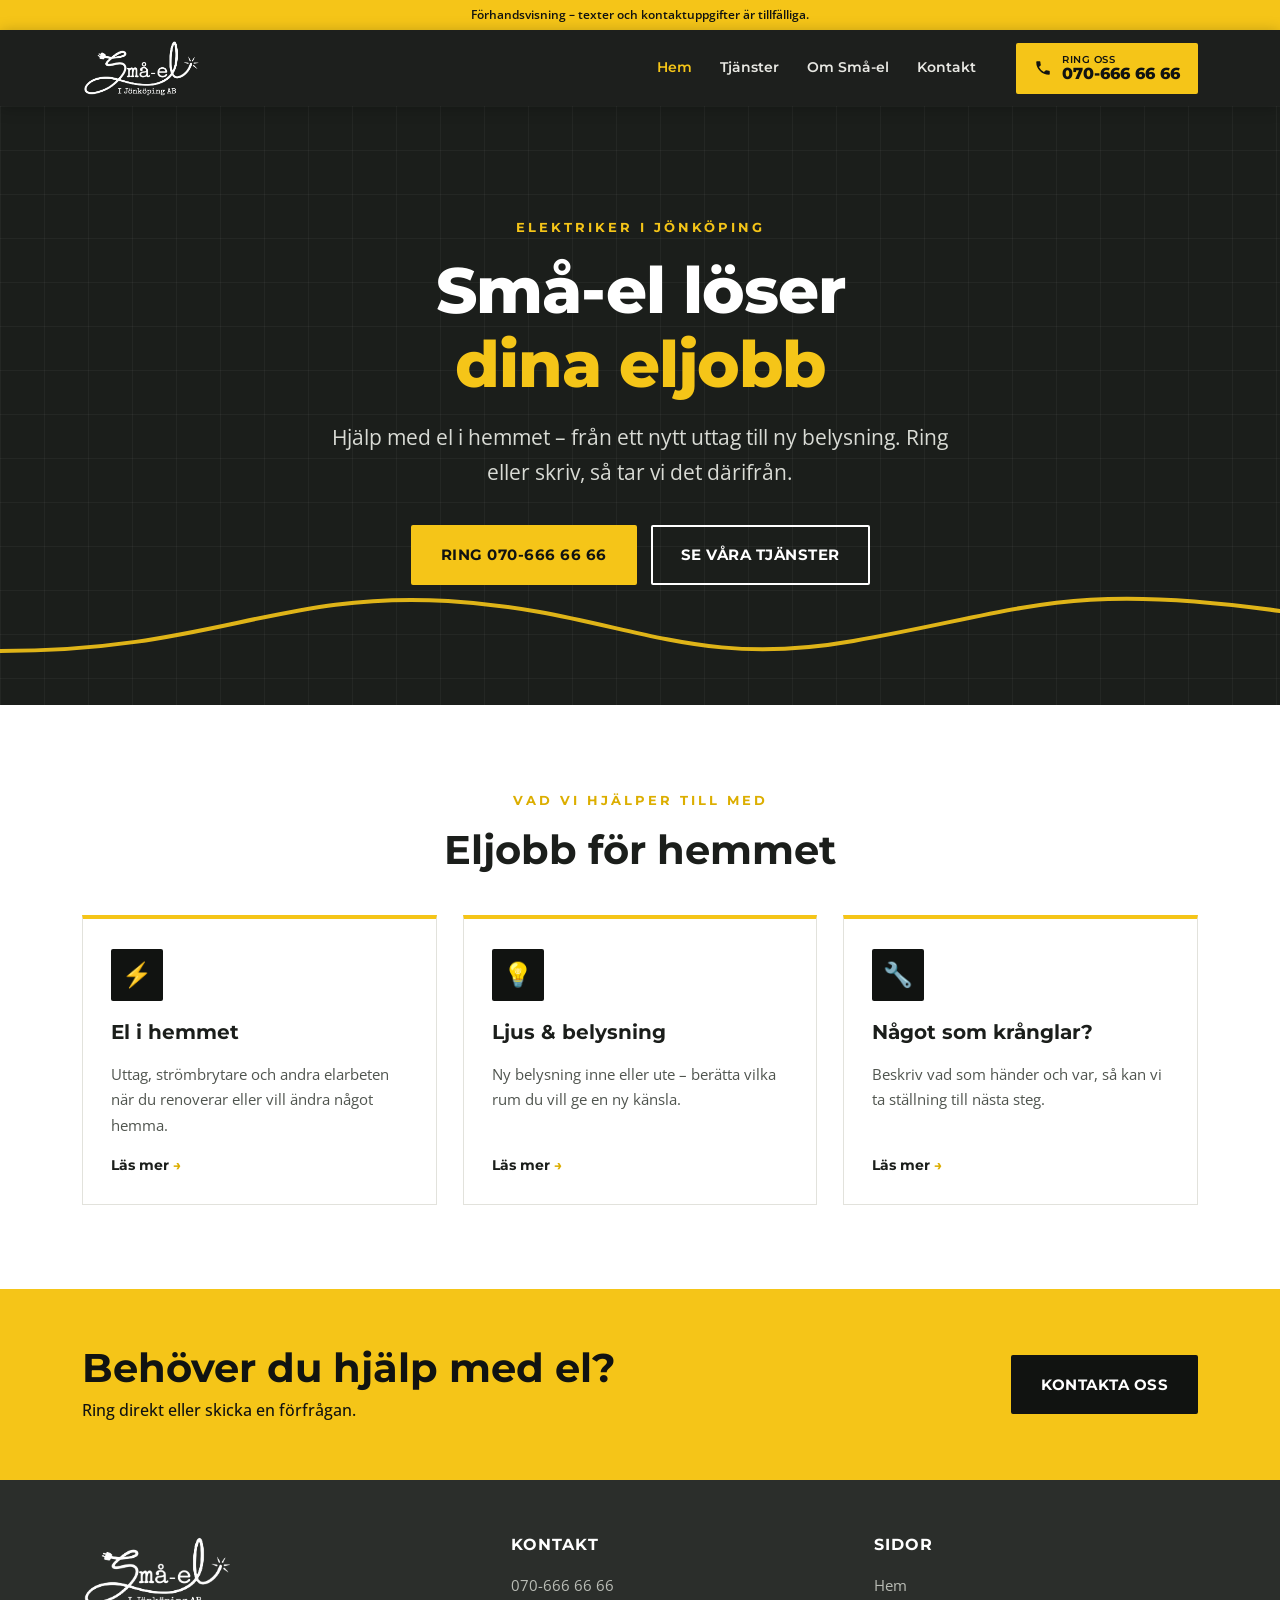
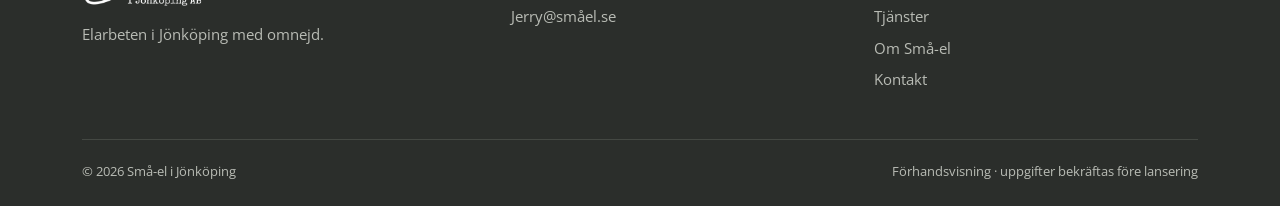
==== commit 694a60f2: "Redesign site into four pages with sticky phone header Split the single-page site into index, tjanst" ====
--- a/index.html
+++ b/index.html
@@ -3,36 +3,55 @@
 <head>
   <meta charset="utf-8">
   <meta name="viewport" content="width=device-width, initial-scale=1">
-  <meta name="theme-color" content="#171b18">
-  <meta name="description" content="Lär känna Små-el i Jönköping. Information om elarbeten och kontakt.">
-  <title>Små-el i Jönköping · El med omtanke</title>
+  <meta name="theme-color" content="#111311">
+  <meta name="description" content="Små-el – elarbeten i Jönköping. Ring 070-666 66 66.">
+  <title>Små-el i Jönköping · Elektriker</title>
   <link rel="stylesheet" href="style.css">
   <script src="script.js" defer></script>
 </head>
 <body>
-  <div class="preview">FÖRHANDSVISNING <span>Innehåll och kontaktuppgifter inväntar företagets godkännande.</span></div>
-  <header class="header wrap">
-    <a class="brand" href="#" aria-label="Små-el, startsida"><img class="brand-logo" src="assets/sma-el-logo.png" alt="Små-el i Jönköping AB" width="1800" height="872"></a>
-    <button class="menu-toggle" aria-expanded="false" aria-controls="navigation">Meny <span>＋</span></button>
-    <nav id="navigation" aria-label="Huvudmeny"><a href="#tjanster">Tjänster</a><a href="#om">Om Små-el</a><a href="#sa-funkar-det">Så går det till</a><a class="nav-contact" href="#kontakt">Kontakta oss <span>↗</span></a></nav>
+  <div class="preview">Förhandsvisning – texter och kontaktuppgifter är tillfälliga.</div>
+  <header class="header">
+    <div class="wrap">
+      <a class="brand" href="index.html" aria-label="Små-el, startsida"><img class="brand-logo" src="assets/sma-el-logo.png" alt="Små-el i Jönköping AB" width="1817" height="866"></a>
+      <nav id="navigation" aria-label="Huvudmeny"><a href="index.html" aria-current="page">Hem</a><a href="tjanster.html">Tjänster</a><a href="om.html">Om Små-el</a><a href="kontakt.html">Kontakt</a></nav>
+      <a class="call" href="tel:+46706666666"><svg viewBox="0 0 24 24" aria-hidden="true"><path fill="currentColor" d="M6.6 10.8a15.1 15.1 0 0 0 6.6 6.6l2.2-2.2a1 1 0 0 1 1-.25 11.4 11.4 0 0 0 3.6.57 1 1 0 0 1 1 1V20a1 1 0 0 1-1 1A17 17 0 0 1 3 4a1 1 0 0 1 1-1h3.5a1 1 0 0 1 1 1c0 1.25.2 2.45.57 3.57a1 1 0 0 1-.25 1z"/></svg><span><small>Ring oss</small>070-666 66 66</span></a>
+      <button class="menu-toggle" aria-expanded="false" aria-controls="navigation">Meny</button>
+    </div>
   </header>
   <main>
-    <section class="hero wrap">
-      <div class="hero-copy"><p class="eyebrow"><span class="dot"></span> SMÅ-EL I JÖNKÖPING</p><h1>Små detaljer.<br>Stor <em>skillnad.</em></h1><p class="intro">Bra el börjar med ett samtal. Berätta vad du vill förändra, förbättra eller få hjälp med.</p><a class="button" href="#kontakt">Prata med oss om ditt projekt <span>↗</span></a><a class="text-link" href="#tjanster">Utforska elarbeten <span>↓</span></a></div>
-      <div class="hero-art" role="img" aria-label="Illustration av ett hus med en gul elektrisk ledning och lysande fönster">
-        <div class="art-grid"></div><span class="art-label">ETT HEM. MÅNGA MÖJLIGHETER.</span>
-        <svg viewBox="0 0 560 540" aria-hidden="true"><defs><linearGradient id="wall" x2="1" y2="1"><stop stop-color="#3b443c"/><stop offset="1" stop-color="#242c26"/></linearGradient><linearGradient id="window" x2="1" y2="1"><stop stop-color="#ffe99c"/><stop offset="1" stop-color="#e5bb3e"/></linearGradient></defs><ellipse cx="290" cy="443" rx="209" ry="41" fill="#0f1511" opacity=".6"/><path d="M119 263 280 163 448 261V401L284 465 119 378Z" fill="url(#wall)"/><path d="M284 296 448 261V401L284 465Z" fill="#222a24"/><path d="M80 263 253 107 472 240 284 320Z" fill="#121a15"/><path d="M80 263 253 107 280 163 119 284Z" fill="#677162"/><path d="m253 107 219 133-188 80-165-100Z" fill="#424e40"/><path d="m253 107 219 133-188 80" fill="none" stroke="#7b866d" stroke-width="3"/><path d="m324 170 0-72 39-15 0 111" fill="#253027"/><path d="m324 98 39-15 24 14-39 16Z" fill="#72806a"/><path d="M150 291 198 305V356L150 339Z" fill="url(#window)"/><path d="M223 319 256 329V399L223 385Z" fill="#121a15"/><path d="M326 322 374 303V352L326 371Z" fill="url(#window)"/><path d="M390 297 421 285V333L390 345Z" fill="url(#window)"/><path d="M174 298V348M150 315 198 331M350 312V362M326 346 374 327" stroke="#43503c" stroke-width="4"/><path d="M80 423H166Q186 423 186 443V467Q186 485 207 485H395Q426 485 426 455V411" fill="none" stroke="#f5ce4f" stroke-width="7" stroke-linecap="round"/><rect x="415" y="387" width="22" height="31" rx="5" fill="#f5ce4f"/><path d="M420 390V379M432 390V379" stroke="#f5ce4f" stroke-width="5" stroke-linecap="round"/><path d="m96 126 8-21m20 36 21-7m-64 10-18-8" stroke="#f5ce4f" stroke-width="3" stroke-linecap="round"/></svg>
-        <div class="art-caption"><span class="small-spark">✳</span><span>Lite närmare.<br><strong>Lite mer personligt.</strong></span><span class="caption-number">01 — EL I VARDAGEN</span></div>
+    <section class="hero">
+      <svg class="cable" viewBox="0 0 1200 120" preserveAspectRatio="none" aria-hidden="true"><path d="M0 90 C200 90 260 30 420 40 S640 110 800 80 1000 20 1200 50" fill="none" stroke="#f5c518" stroke-width="4" stroke-linecap="round"/></svg>
+      <div class="wrap">
+        <span class="kicker">Elektriker i Jönköping</span>
+        <h1>Små-el löser<br><span>dina eljobb</span></h1>
+        <p class="lead">Hjälp med el i hemmet – från ett nytt uttag till ny belysning. Ring eller skriv, så tar vi det därifrån.</p>
+        <div class="buttons"><a class="button" href="tel:+46706666666">Ring 070-666 66 66</a><a class="button ghost" href="tjanster.html">Se våra tjänster</a></div>
       </div>
     </section>
-    <div class="ribbon"><div class="wrap"><span>Hemmet</span><b>✳</b><span>Vardagen</span><b>✳</b><span>Dina idéer</span><b>✳</b><span>Små-el</span></div></div>
-    <section class="section wrap" id="tjanster"><div class="section-heading"><div><p class="eyebrow">01 / ELARBETEN</p><h2>Vad har du<br>på gång?</h2></div><p>Här är exempel på sådant du kan ta upp i en förfrågan. Företagets slutliga tjänsteutbud bekräftas inför lansering.</p></div>
-      <div class="services"><article><span class="service-icon">↯</span><span class="number">01</span><h3>El i hemmet</h3><p>Planerar du att renovera eller ändra något hemma? Beskriv dina planer och vad du behöver hjälp med.</p><a href="#kontakt" data-topic="El i hemmet">Berätta om dina planer <span>↗</span></a></article><article><span class="service-icon">☼</span><span class="number">02</span><h3>Ljus & belysning</h3><p>Rätt ljus gör skillnad. Berätta vilka rum eller platser du vill ge en ny känsla.</p><a href="#kontakt" data-topic="Ljus och belysning">Beskriv din idé <span>↗</span></a></article><article><span class="service-icon">⌁</span><span class="number">03</span><h3>Något som krånglar?</h3><p>Beskriv vad som händer och var problemet finns, så finns ett tydligt underlag för första samtalet.</p><a href="#kontakt" data-topic="Något som krånglar">Beskriv ditt ärende <span>↗</span></a></article></div>
+    <section class="section">
+      <div class="wrap">
+        <div class="section-head center"><span class="kicker">Vad vi hjälper till med</span><h2>Eljobb för hemmet</h2></div>
+        <div class="cards">
+          <article class="card"><div class="icon" aria-hidden="true">⚡</div><h3>El i hemmet</h3><p>Uttag, strömbrytare och andra elarbeten när du renoverar eller vill ändra något hemma.</p><a class="more" href="tjanster.html#el-i-hemmet">Läs mer</a></article>
+          <article class="card"><div class="icon" aria-hidden="true">💡</div><h3>Ljus &amp; belysning</h3><p>Ny belysning inne eller ute – berätta vilka rum du vill ge en ny känsla.</p><a class="more" href="tjanster.html#belysning">Läs mer</a></article>
+          <article class="card"><div class="icon" aria-hidden="true">🔧</div><h3>Något som krånglar?</h3><p>Beskriv vad som händer och var, så kan vi ta ställning till nästa steg.</p><a class="more" href="tjanster.html#felsokning">Läs mer</a></article>
+        </div>
+      </div>
     </section>
-    <section class="about" id="om"><div class="wrap about-grid"><div><p class="eyebrow">02 / OM SMÅ-EL</p><h2>Ett litet namn.<br>En personlig <em>känsla.</em></h2></div><div><p class="about-lead">Små-el i Jönköping.</p><p>Här växer en ny hemsida för en elverksamhet fram. Med plats för raka besked, tydlig information och en enkel väg till kontakt.</p><p>Bakom Små-el finns Jerry. Mer information om verksamheten och vilka uppdrag du kan få hjälp med kommer inför lanseringen.</p><span class="about-note">MER OM OSS KOMMER INFÖR LANSERING</span></div></div></section>
-    <section class="section wrap process" id="sa-funkar-det"><p class="eyebrow">03 / FRÅN IDÉ TILL KONTAKT</p><h2>Börja med det du vet.<br>Resten tar vi i samtalet.</h2><div class="steps"><article><span>01</span><h3>Berätta vad du behöver</h3><p>Vad vill du göra, och var? Ett par meningar räcker som början.</p></article><article><span>02</span><h3>Samla dina frågor</h3><p>Tänk igenom önskemål, förutsättningar och när du vill komma igång.</p></article><article><span>03</span><h3>Stäm av nästa steg</h3><p>Omfattning, pris och tid behöver alltid stämmas av innan ett uppdrag påbörjas.</p></article></div></section>
-    <section class="contact wrap" id="kontakt"><div><p class="eyebrow">04 / KONTAKT</p><h2>Vad kan vi<br>hjälpa dig <em>med?</em></h2><p>Förbered gärna en kort beskrivning av ditt projekt.</p><div class="contact-note"><span>↗</span><p><strong>Jerry · Små-el i Jönköping</strong><br><span class="temp-details">070 666 66 66<br>Jerry@småel.se</span><br>Tillfälliga kontaktuppgifter för layouten. Använd dem inte för förfrågningar ännu.</p></div></div><form id="project-form"><label for="topic">Vad gäller det?</label><select id="topic" name="topic"><option>El i hemmet</option><option>Ljus och belysning</option><option>Något som krånglar</option><option>Annat ärende</option></select><label for="message">Berätta lite om ditt projekt</label><textarea id="message" name="message" rows="5" placeholder="Jag skulle vilja ha hjälp med …"></textarea><button class="button" type="submit">Kopiera din projektbeskrivning <span>↗</span></button><p class="form-note">Texten skickas inte och sparas inte på sidan.</p><p id="form-status" role="status" aria-live="polite"></p></form></section>
+    <section class="cta-band">
+      <div class="wrap"><div><h2>Behöver du hjälp med el?</h2><p>Ring direkt eller skicka en förfrågan.</p></div><div class="buttons"><a class="button dark" href="kontakt.html">Kontakta oss</a></div></div>
+    </section>
   </main>
-  <footer class="wrap"><a class="brand" href="#"><img class="brand-logo" src="assets/sma-el-logo.png" alt="Små-el i Jönköping AB" width="1800" height="872"></a><p>El med omtanke om detaljerna.</p><a href="#">Till toppen ↑</a><small class="footer-note">Förhandsvisning · Företagsuppgifter och tjänster ska bekräftas före publicering.</small></footer>
+  <footer>
+    <div class="wrap">
+      <div class="cols">
+        <div><img class="brand-logo" src="assets/sma-el-logo.png" alt="Små-el i Jönköping AB" width="1817" height="866"><p>Elarbeten i Jönköping med omnejd.</p></div>
+        <div><h3>Kontakt</h3><ul><li><a href="tel:+46706666666">070-666 66 66</a></li><li><a href="mailto:Jerry@småel.se">Jerry@småel.se</a></li></ul></div>
+        <div><h3>Sidor</h3><ul><li><a href="index.html">Hem</a></li><li><a href="tjanster.html">Tjänster</a></li><li><a href="om.html">Om Små-el</a></li><li><a href="kontakt.html">Kontakt</a></li></ul></div>
+      </div>
+      <div class="bottom"><span>© 2026 Små-el i Jönköping</span><span>Förhandsvisning · uppgifter bekräftas före lansering</span></div>
+    </div>
+  </footer>
 </body>
 </html>
--- a/style.css
+++ b/style.css
@@ -1,7 +1,167 @@
-@import url('https://fonts.googleapis.com/css2?family=DM+Sans:wght@400;500;600;700&family=Manrope:wght@400;500;600;700;800&display=swap');
-:root{--ink:#20281f;--paper:#f6f5ef;--yellow:#f5ce4f;--muted:#677064}*{box-sizing:border-box}html{scroll-behavior:smooth;scroll-padding-top:24px}body{margin:0;background:var(--paper);color:var(--ink);font-family:'DM Sans',Arial,sans-serif;line-height:1.65}a{color:inherit;text-decoration:none}button,input,select,textarea{font:inherit}button,a,select,textarea{-webkit-tap-highlight-color:transparent}a:focus-visible,button:focus-visible,select:focus-visible,textarea:focus-visible{outline:3px solid #8a6500;outline-offset:5px}.wrap{max-width:1240px;margin:auto;padding-left:48px;padding-right:48px}.preview{background:#eae8dd;text-align:center;font-size:10px;font-weight:700;letter-spacing:1.5px;padding:7px 16px}.preview span{font-weight:400;letter-spacing:0;margin-left:14px}.header{height:120px;display:flex;align-items:center;justify-content:space-between}.brand{font-family:Georgia,serif;font-weight:bold;font-style:italic;font-size:39px;line-height:1;letter-spacing:-2px;display:inline-block;position:relative}.brand small{display:block;font-family:'DM Sans',Arial,sans-serif;font-weight:500;font-style:normal;font-size:9px;letter-spacing:2.4px;margin:9px 0 0 4px}.spark{color:#bc941d;font-size:27px;vertical-align:top;margin-left:6px}nav{display:flex;gap:30px;align-items:center;font-size:13px;font-weight:600}.nav-contact{border:1px solid #c6c9bd;border-radius:4px;padding:12px 18px}.nav-contact span{margin-left:15px}.menu-toggle{display:none}.hero{display:grid;grid-template-columns:1fr 1fr;gap:40px;padding-top:35px;padding-bottom:78px;align-items:center}.eyebrow{font-size:10px;letter-spacing:2px;font-weight:700;margin:0 0 25px}.dot{display:inline-block;width:7px;height:7px;background:#b38e26;border-radius:50%;margin-right:8px}h1,h2,h3,p{margin-top:0}h1,h2{font-family:Manrope,Arial,sans-serif;font-weight:500;letter-spacing:-3.5px;line-height:1.1}h1{font-size:clamp(52px,5.3vw,76px);margin-bottom:25px}em{font-family:Georgia,serif;font-weight:400}h1 em{position:relative}h1 em:after{content:'';position:absolute;height:9px;background:var(--yellow);bottom:0;left:0;right:0;z-index:-1;transform:rotate(-2deg)}.intro{font-size:16px;color:var(--muted);max-width:350px;margin-bottom:30px}.button{border:0;background:var(--yellow);color:var(--ink);border-radius:3px;padding:16px 21px;display:inline-flex;align-items:center;justify-content:space-between;gap:25px;font-size:12px;font-weight:700;cursor:pointer;transition:background .2s,transform .2s}.button:hover{background:#efc134;transform:translateY(-2px)}.button span{font-size:20px;line-height:1}.text-link{display:block;font-size:12px;margin-top:22px}.text-link span{margin-left:12px}.hero-art{position:relative;background:#263027;border-radius:6px;min-height:485px;overflow:hidden;color:#ecefdc}.hero-art svg{width:100%;position:relative;display:block}.art-grid{position:absolute;inset:0;background-image:linear-gradient(#71806416 1px,transparent 1px),linear-gradient(90deg,#71806416 1px,transparent 1px);background-size:42px 42px}.art-label{position:absolute;top:27px;left:26px;font-size:8px;letter-spacing:2px;z-index:1;color:#b9c1ad}.art-caption{position:relative;margin:-25px 26px 25px;border-top:1px solid #66705b65;padding-top:21px;display:flex;gap:13px;align-items:center;font-size:11px;line-height:1.5}.small-spark{font-size:32px;color:var(--yellow)}.caption-number{font-size:7px;letter-spacing:1px;margin-left:auto;color:#b9c1ad}.ribbon{background:var(--yellow);padding:18px 0}.ribbon .wrap{display:flex;justify-content:space-between;align-items:center;font-size:14px;font-weight:600}.ribbon b{font-size:24px;font-weight:400}.section{padding-top:95px;padding-bottom:95px}h2{font-size:45px;margin-bottom:25px}.section-heading{display:flex;align-items:end;justify-content:space-between;gap:45px;margin-bottom:35px}.section-heading>p{max-width:330px;color:var(--muted);font-size:13px;margin-bottom:28px}.services{display:grid;grid-template-columns:repeat(3,1fr);border-top:1px solid #d4d8cb}.services article{position:relative;padding:30px 27px 10px 0}.services article+article{border-left:1px solid #d4d8cb;padding-left:28px}.service-icon{font-size:37px;display:block;height:65px}.number{position:absolute;right:28px;top:34px;font-size:10px;color:#7b8275}h3{font-family:Manrope,Arial,sans-serif;font-size:20px;letter-spacing:-.5px;margin-bottom:13px}.services p,.steps p{font-size:13px;color:var(--muted)}.services a{display:flex;justify-content:space-between;font-size:11px;font-weight:700;margin-top:30px}.about{background:#e9ecdf;padding:75px 0}.about-grid{display:grid;grid-template-columns:1.2fr 1fr;gap:70px}.about h2{margin-bottom:0}.about-grid>div>p:not(.eyebrow){font-size:14px;color:#596252}.about-grid .about-lead{font-size:23px!important;color:var(--ink)!important}.about-note{font-size:8px;letter-spacing:1.5px;border-top:1px solid #c5cdb8;padding-top:20px;display:block;margin-top:25px}.process h2{max-width:680px}.steps{display:grid;grid-template-columns:repeat(3,1fr);gap:45px;margin-top:45px}.steps article>span{font-family:Georgia,serif;font-style:italic;font-size:32px;color:#8c956f;display:block;border-bottom:1px solid #d4d8cb;padding-bottom:16px;margin-bottom:20px}.steps h3{font-size:17px}.contact{background:#20291f;color:var(--paper);border-radius:6px;padding-top:60px;padding-bottom:60px;display:grid;grid-template-columns:1fr 1fr;gap:80px}.contact h2{font-size:51px}.contact h2 em{color:var(--yellow)}.contact>div>p:not(.eyebrow){font-size:13px;color:#c0c8b6}.contact-note{display:flex;gap:16px;border-top:1px solid #56604e;margin-top:35px;padding-top:23px}.contact-note>span{color:var(--yellow);font-size:25px}.contact-note p{font-size:12px;color:#bbc4b0}.contact-note strong{color:var(--paper);font-weight:500}form label{display:block;font-size:11px;margin-bottom:8px}select,textarea{width:100%;background:#30392d;border:1px solid #55604c;color:var(--paper);border-radius:3px;padding:13px;font-size:13px;margin-bottom:20px}textarea{resize:vertical;min-height:130px}textarea::placeholder{color:#a8b29e}form .button{width:100%}.form-note,#form-status{font-size:10px;color:#c0c8b6;margin:12px 0 0}#form-status{color:var(--yellow)}footer{display:flex;align-items:center;justify-content:space-between;gap:30px;flex-wrap:wrap;padding-top:55px;padding-bottom:25px}footer p,footer>a:not(.brand){font-size:11px;margin:0}footer .brand{font-size:32px}footer .brand small{font-size:7px}.footer-note{flex-basis:100%;font-size:9px;color:var(--muted);border-top:1px solid #d4d8cb;margin-top:15px;padding-top:18px}
-@media(min-width:1500px){.hero{gap:75px}}@media(max-width:900px){.wrap{padding-left:28px;padding-right:28px}nav{gap:17px}.hero{gap:25px}h1{font-size:52px}.hero-art{min-height:0}.caption-number{display:none}.art-caption{margin-top:-10px}.contact{margin-left:20px;margin-right:20px;gap:35px}.about-grid{gap:35px}h2{font-size:39px}.contact h2{font-size:44px}}
-@media(max-width:640px){.preview{font-size:8px}.preview span{display:block;margin:2px 0 0}.header{height:100px;position:relative}.brand{font-size:34px}.menu-toggle{display:flex;gap:18px;align-items:center;border:1px solid #c6c9bd;background:transparent;border-radius:3px;padding:8px 13px;font-size:12px}nav{display:none;position:absolute;top:86px;left:20px;right:20px;background:var(--paper);padding:20px;z-index:5;box-shadow:0 12px 30px #20281f20;border:1px solid #d4d8cb;border-radius:4px}nav.open{display:flex;flex-direction:column;align-items:stretch}.hero{grid-template-columns:1fr;padding-top:20px;padding-bottom:38px;gap:36px}h1{font-size:57px}.eyebrow{font-size:9px;margin-bottom:20px}.intro{font-size:15px}.hero-art svg{max-height:440px}.art-caption{margin-top:-20px}.ribbon{padding:12px 0}.ribbon .wrap{font-size:10px;gap:8px}.ribbon b{font-size:17px}.section{padding-top:60px;padding-bottom:60px}.section-heading{display:block;margin-bottom:10px}.section-heading>p{max-width:none}.services{grid-template-columns:1fr}.services article,.services article+article{border-left:0;border-bottom:1px solid #d4d8cb;padding:25px 0}.services article>p{max-width:320px}.services a{margin-top:20px}.number{right:0}.service-icon{height:55px}.about{padding:55px 0}.about-grid{grid-template-columns:1fr;gap:25px}h2{font-size:37px;letter-spacing:-2px}.steps{grid-template-columns:1fr;gap:18px;margin-top:25px}.steps article>span{padding-bottom:8px;margin-bottom:15px}.contact{grid-template-columns:1fr;gap:25px;padding-top:40px;padding-bottom:40px;margin-left:14px;margin-right:14px;padding-left:24px;padding-right:24px}.contact h2{font-size:45px}.contact-note{margin-top:25px}footer{gap:25px}footer p{display:none}.footer-note{margin-top:0}}@media(prefers-reduced-motion:reduce){html{scroll-behavior:auto}*{transition:none!important}}
+@import url('https://fonts.googleapis.com/css2?family=Montserrat:wght@500;600;700;800&family=Open+Sans:wght@400;500;600&display=swap');
 
-/* Restored original cable logo, with transparent background. */
-.brand{display:block;flex-shrink:0;line-height:0}.brand-logo{display:block;width:190px;height:auto}footer .brand-logo{width:170px}@media(max-width:640px){.brand-logo{width:158px}}
+:root{
+  --black:#111311;
+  --dark:#1b1e1b;
+  --yellow:#f5c518;
+  --yellow-dark:#dcae00;
+  --text:#4f544e;
+  --heading:#1b1e1b;
+  --light:#f4f4f1;
+  --line:#e2e2dc;
+  --header-h:76px;
+}
+*{box-sizing:border-box}
+html{scroll-behavior:smooth;scroll-padding-top:calc(var(--header-h) + 16px)}
+body{margin:0;background:#fff;color:var(--text);font-family:'Open Sans',Arial,sans-serif;font-size:16px;line-height:1.7}
+a{color:inherit}
+img{max-width:100%}
+h1,h2,h3{font-family:Montserrat,Arial,sans-serif;color:var(--heading);line-height:1.15;margin:0 0 18px}
+h1{font-size:clamp(36px,6vw,64px);font-weight:800;letter-spacing:-1px}
+h2{font-size:clamp(28px,3.6vw,40px);font-weight:700}
+h3{font-size:20px;font-weight:700}
+p{margin:0 0 16px}
+:focus-visible{outline:3px solid var(--yellow);outline-offset:4px}
+.wrap{max-width:1180px;margin:0 auto;padding:0 32px}
+
+/* Förhandsvisning */
+.preview{background:var(--yellow);color:var(--black);text-align:center;font-size:12px;padding:5px 16px;font-weight:600}
+
+/* Fast sidhuvud med telefonnummer */
+.header{position:sticky;top:0;z-index:50;background:rgba(17,19,17,.95);backdrop-filter:blur(6px);color:#fff;box-shadow:0 2px 14px rgba(0,0,0,.25)}
+.header .wrap{height:var(--header-h);display:flex;align-items:center;gap:28px}
+.brand{display:block;line-height:0;flex-shrink:0}
+.brand-logo{display:block;width:118px;height:auto;filter:invert(1)}
+nav{display:flex;gap:4px;margin-left:auto;font-family:Montserrat,Arial,sans-serif;font-weight:600;font-size:14px}
+nav a{text-decoration:none;padding:8px 12px;border-radius:2px;color:#e8e8e3}
+nav a:hover{color:var(--yellow)}
+nav a[aria-current="page"]{color:var(--yellow)}
+.call{display:inline-flex;align-items:center;gap:10px;background:var(--yellow);color:var(--black);text-decoration:none;font-family:Montserrat,Arial,sans-serif;font-weight:800;font-size:16px;padding:11px 18px;border-radius:2px;white-space:nowrap;transition:background .2s}
+.call:hover{background:var(--yellow-dark)}
+.call svg{width:18px;height:18px;flex-shrink:0}
+.call small{display:block;font-size:10px;font-weight:600;letter-spacing:.5px;text-transform:uppercase;line-height:1.1}
+.call span{line-height:1.15}
+.menu-toggle{display:none;background:transparent;border:1px solid #555a54;color:#fff;border-radius:2px;padding:9px 12px;font:600 13px Montserrat,Arial,sans-serif;cursor:pointer}
+
+/* Knappar */
+.button{display:inline-block;background:var(--yellow);color:var(--black);text-decoration:none;font-family:Montserrat,Arial,sans-serif;font-weight:700;font-size:15px;text-transform:uppercase;letter-spacing:.5px;padding:15px 28px;border:2px solid var(--yellow);border-radius:2px;cursor:pointer;transition:background .2s,color .2s}
+.button:hover{background:var(--yellow-dark);border-color:var(--yellow-dark)}
+.button.ghost{background:transparent;color:#fff;border-color:#fff}
+.button.ghost:hover{background:#fff;color:var(--black)}
+.button.dark{background:var(--black);border-color:var(--black);color:#fff}
+.button.dark:hover{background:#333}
+.buttons{display:flex;flex-wrap:wrap;gap:14px}
+
+/* Hero */
+.hero{position:relative;background:var(--dark);color:#d9dbd5;overflow:hidden;padding:110px 0 120px;text-align:center}
+.hero:before{content:'';position:absolute;inset:0;background-image:linear-gradient(rgba(255,255,255,.04) 1px,transparent 1px),linear-gradient(90deg,rgba(255,255,255,.04) 1px,transparent 1px);background-size:44px 44px}
+.hero .cable{position:absolute;left:0;right:0;bottom:24px;width:100%;height:120px;opacity:.9}
+.hero .wrap{position:relative}
+.hero h1{color:#fff}
+.hero h1 span{color:var(--yellow)}
+.hero .lead{font-size:clamp(17px,2vw,21px);max-width:640px;margin:0 auto 34px}
+.hero .buttons{justify-content:center}
+.kicker{display:block;font-family:Montserrat,Arial,sans-serif;font-weight:700;font-size:13px;letter-spacing:3px;text-transform:uppercase;color:var(--yellow);margin-bottom:16px}
+
+/* Sidrubrik på undersidor */
+.page-hero{background:var(--dark);color:#d9dbd5;padding:70px 0 64px;position:relative}
+.page-hero:after{content:'';position:absolute;left:0;right:0;bottom:0;height:5px;background:var(--yellow)}
+.page-hero h1{color:#fff;font-size:clamp(32px,5vw,52px)}
+.page-hero p{max-width:640px;font-size:18px;margin:0}
+
+/* Sektioner */
+.section{padding:84px 0}
+.section.light{background:var(--light)}
+.section-head{max-width:640px;margin-bottom:42px}
+.section-head.center{text-align:center;margin-left:auto;margin-right:auto}
+.section-head .kicker{color:var(--yellow-dark)}
+
+/* Fördelar */
+.perks{display:grid;grid-template-columns:repeat(3,1fr);gap:24px;list-style:none;padding:0;margin:0}
+.perks li{display:flex;gap:14px;align-items:flex-start;font-weight:600;color:var(--heading)}
+.perks li:before{content:'✓';flex-shrink:0;display:grid;place-items:center;width:28px;height:28px;border-radius:50%;background:var(--yellow);color:var(--black);font-weight:800;font-size:14px}
+
+/* Kort */
+.cards{display:grid;grid-template-columns:repeat(3,1fr);gap:26px}
+.card{background:#fff;border:1px solid var(--line);border-top:4px solid var(--yellow);padding:30px 28px 26px;display:flex;flex-direction:column;transition:transform .2s,box-shadow .2s}
+.card:hover{transform:translateY(-3px);box-shadow:0 12px 28px rgba(0,0,0,.08)}
+.card .icon{width:52px;height:52px;display:grid;place-items:center;background:var(--black);color:var(--yellow);font-size:24px;margin-bottom:20px;border-radius:2px}
+.card p{font-size:15px;flex-grow:1}
+.card .more{font-family:Montserrat,Arial,sans-serif;font-weight:700;font-size:14px;color:var(--heading);text-decoration:none}
+.card .more:after{content:' →';color:var(--yellow-dark)}
+.center-cta{text-align:center;margin-top:42px}
+
+/* Delad layout */
+.split{display:grid;grid-template-columns:1fr 1fr;gap:64px;align-items:center}
+.panel{background:var(--black);color:#d9dbd5;padding:44px;border-left:6px solid var(--yellow)}
+.panel h3{color:#fff}
+.panel ol{margin:0;padding-left:20px}
+.panel li{margin-bottom:10px}
+
+/* CTA-band */
+.cta-band{background:var(--yellow);color:var(--black);padding:56px 0}
+.cta-band .wrap{display:flex;align-items:center;justify-content:space-between;gap:30px;flex-wrap:wrap}
+.cta-band h2{margin:0;color:var(--black)}
+.cta-band p{margin:6px 0 0;font-weight:500}
+
+/* Tjänstesida */
+.service-list{display:grid;gap:22px}
+.service-row{display:grid;grid-template-columns:72px 1fr;gap:24px;padding:30px;border:1px solid var(--line);background:#fff}
+.service-row .icon{width:72px;height:72px;display:grid;place-items:center;background:var(--black);color:var(--yellow);font-size:32px;border-radius:2px}
+.service-row ul{margin:0;padding-left:20px}
+
+/* Kontakt */
+.contact-grid{display:grid;grid-template-columns:1fr 1.2fr;gap:56px;align-items:start}
+.contact-box{background:var(--black);color:#d9dbd5;padding:40px}
+.contact-box h2{color:#fff;font-size:28px}
+.contact-line{display:flex;gap:14px;align-items:center;padding:16px 0;border-top:1px solid #333a33;text-decoration:none}
+.contact-line strong{display:block;color:#fff;font-family:Montserrat,Arial,sans-serif;font-size:20px}
+.contact-line small{color:#a7aba4}
+.contact-line .icon{width:44px;height:44px;display:grid;place-items:center;background:var(--yellow);color:var(--black);font-size:20px;border-radius:2px;flex-shrink:0}
+.note{font-size:13px;color:#a7aba4;margin:16px 0 0}
+form label{display:block;font-family:Montserrat,Arial,sans-serif;font-weight:600;font-size:14px;color:var(--heading);margin-bottom:6px}
+select,textarea,input{width:100%;font:inherit;border:1px solid #cfd0c9;background:#fff;padding:13px 14px;border-radius:2px;margin-bottom:20px;color:var(--heading)}
+textarea{min-height:150px;resize:vertical}
+.form-note{font-size:13px;color:var(--text);margin:12px 0 0}
+#form-status{font-weight:600;color:var(--heading);margin-top:10px}
+
+/* Sidfot */
+footer{background:#2b2e2b;color:#b9bcb5;padding:56px 0 24px;font-size:15px}
+footer .cols{display:grid;grid-template-columns:1.2fr 1fr 1fr;gap:40px}
+footer h3{color:#fff;font-size:16px;text-transform:uppercase;letter-spacing:1px}
+footer a{text-decoration:none}
+footer a:hover{color:var(--yellow)}
+footer ul{list-style:none;margin:0;padding:0}
+footer li{margin-bottom:6px}
+footer .brand-logo{width:150px;margin-bottom:14px}
+footer .bottom{border-top:1px solid #444843;margin-top:40px;padding-top:20px;font-size:13px;display:flex;justify-content:space-between;gap:16px;flex-wrap:wrap}
+
+/* Mobil */
+@media(max-width:900px){
+  .cards{grid-template-columns:1fr 1fr}
+  .perks{grid-template-columns:1fr 1fr}
+  .split,.contact-grid{grid-template-columns:1fr;gap:36px}
+  footer .cols{grid-template-columns:1fr 1fr}
+}
+@media(max-width:760px){
+  :root{--header-h:64px}
+  .wrap{padding:0 16px}
+  .header .wrap{gap:10px}
+  .brand-logo{width:92px}
+  .menu-toggle{display:block;order:3}
+  .call{margin-left:auto;padding:9px 12px;font-size:15px}
+  .call small{display:none}
+  nav{display:none;position:absolute;top:var(--header-h);left:0;right:0;flex-direction:column;background:var(--black);padding:8px 16px 16px;margin:0;border-top:1px solid #333a33}
+  nav.open{display:flex}
+  nav a{padding:13px 4px;border-bottom:1px solid #2a2e2a;font-size:16px}
+  .hero{padding:72px 0 110px}
+  .section{padding:60px 0}
+  .cards,.perks{grid-template-columns:1fr}
+  .service-row{grid-template-columns:1fr;padding:24px}
+  .panel,.contact-box{padding:28px 22px}
+  footer .cols{grid-template-columns:1fr}
+  .button{width:100%;text-align:center}
+  .buttons{flex-direction:column}
+}
+@media(max-width:360px){.call{font-size:13px;padding:8px 9px}.call svg{display:none}}
+@media(prefers-reduced-motion:reduce){html{scroll-behavior:auto}*{transition:none!important}}
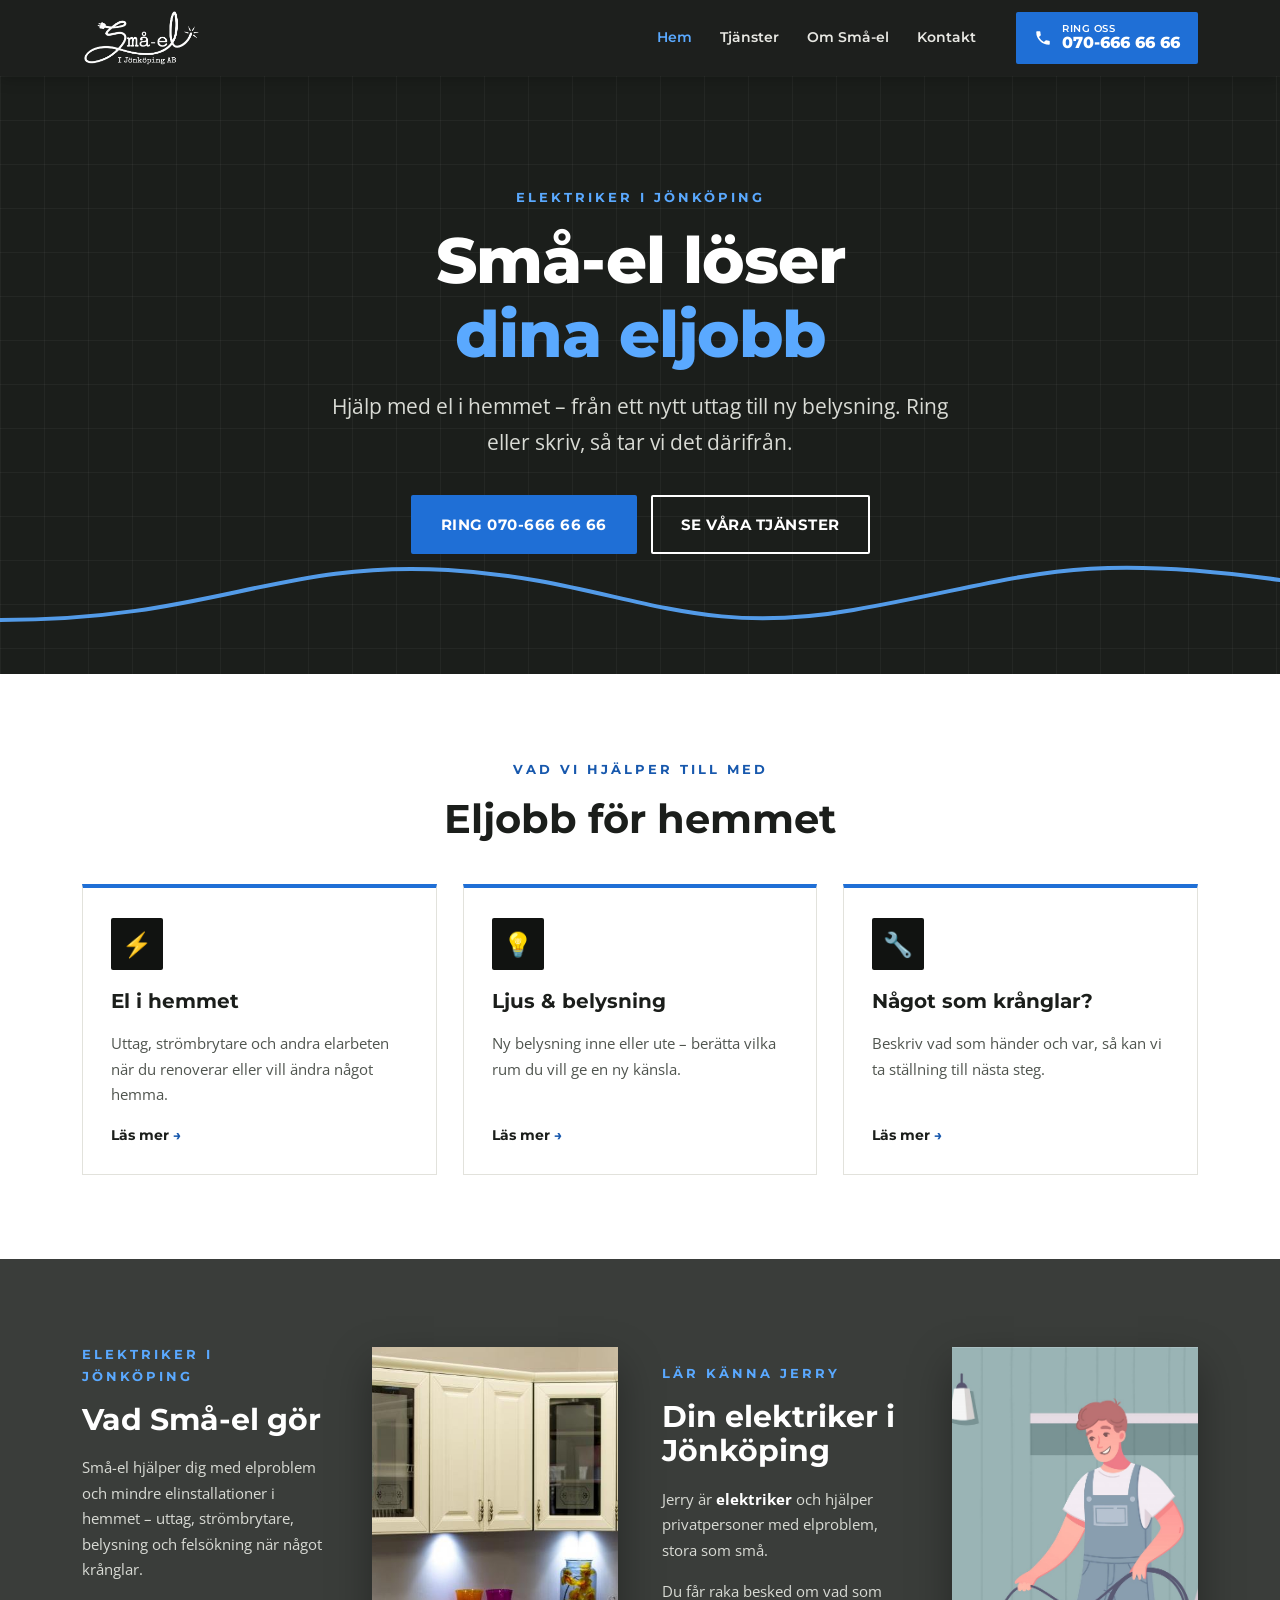
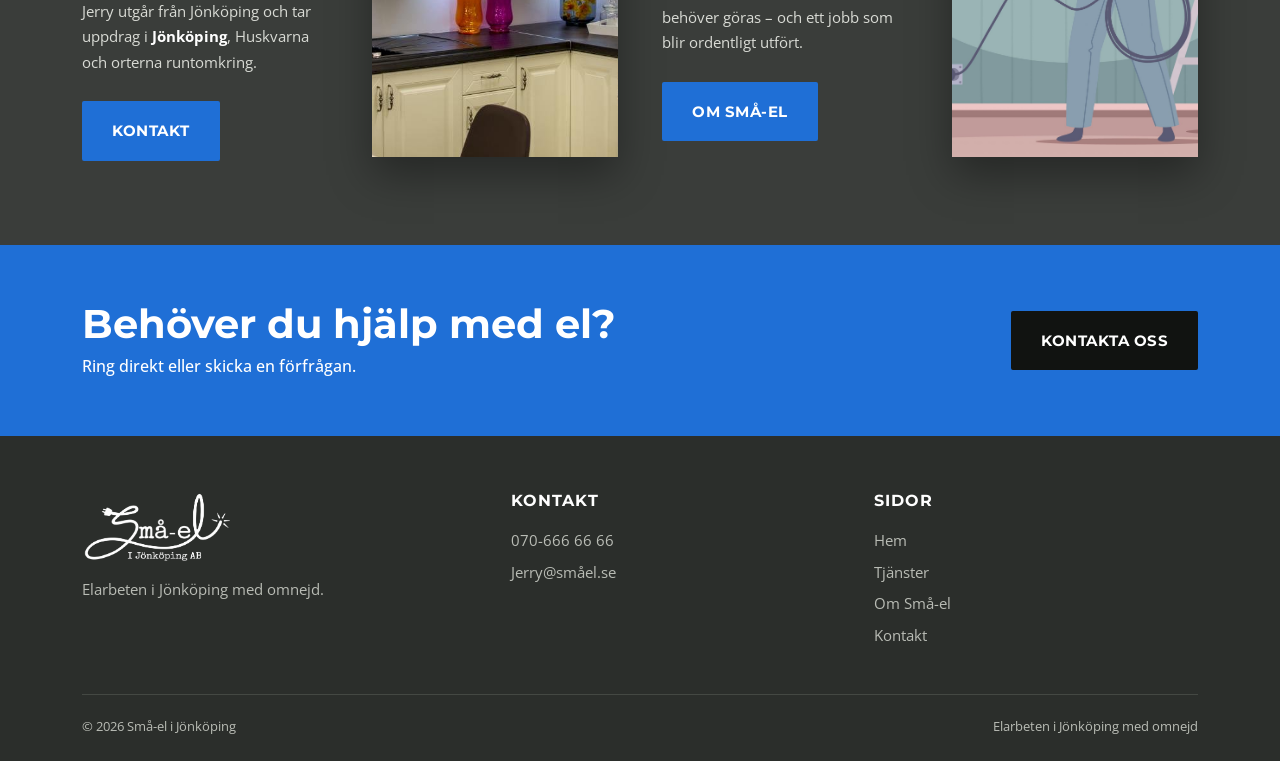
==== commit b42fd27f: "Add subpages, blue theme and about section with photos - Split site into index, tjanster, om and kon" ====
--- a/index.html
+++ b/index.html
@@ -10,7 +10,6 @@
   <script src="script.js" defer></script>
 </head>
 <body>
-  <div class="preview">Förhandsvisning – texter och kontaktuppgifter är tillfälliga.</div>
   <header class="header">
     <div class="wrap">
       <a class="brand" href="index.html" aria-label="Små-el, startsida"><img class="brand-logo" src="assets/sma-el-logo.png" alt="Små-el i Jönköping AB" width="1817" height="866"></a>
@@ -21,7 +20,7 @@
   </header>
   <main>
     <section class="hero">
-      <svg class="cable" viewBox="0 0 1200 120" preserveAspectRatio="none" aria-hidden="true"><path d="M0 90 C200 90 260 30 420 40 S640 110 800 80 1000 20 1200 50" fill="none" stroke="#f5c518" stroke-width="4" stroke-linecap="round"/></svg>
+      <svg class="cable" viewBox="0 0 1200 120" preserveAspectRatio="none" aria-hidden="true"><path d="M0 90 C200 90 260 30 420 40 S640 110 800 80 1000 20 1200 50" fill="none" stroke="#5aa9ff" stroke-width="4" stroke-linecap="round"/></svg>
       <div class="wrap">
         <span class="kicker">Elektriker i Jönköping</span>
         <h1>Små-el löser<br><span>dina eljobb</span></h1>
@@ -39,6 +38,26 @@
         </div>
       </div>
     </section>
+    <section class="about-strip">
+      <div class="wrap about-grid">
+        <div class="about-text reveal">
+          <span class="kicker">Elektriker i Jönköping</span>
+          <h2>Vad Små-el gör</h2>
+          <p>Små-el hjälper dig med elproblem och mindre elinstallationer i hemmet – uttag, strömbrytare, belysning och felsökning när något krånglar.</p>
+          <p>Jerry utgår från Jönköping och tar uppdrag i <strong>Jönköping</strong>, Huskvarna och orterna runtomkring.</p>
+          <a class="button" href="kontakt.html">Kontakt</a>
+        </div>
+        <figure class="about-photo reveal"><img src="assets/kok-belysning.jpg" alt="Kök med belysning under överskåpen och svart bänkskiva" width="960" height="640" loading="lazy"></figure>
+        <div class="about-text reveal">
+          <span class="kicker">Lär känna Jerry</span>
+          <h2>Din elektriker i Jönköping</h2>
+          <p>Jerry är <strong>elektriker</strong> och hjälper privatpersoner med elproblem, stora som små.</p>
+          <p>Du får raka besked om vad som behöver göras – och ett jobb som blir ordentligt utfört.</p>
+          <a class="button" href="om.html">Om Små-el</a>
+        </div>
+        <figure class="about-photo reveal"><img src="assets/jerry-tillfallig.jpg" alt="Elektriker som arbetar i en elcentral" width="798" height="1200" loading="lazy"></figure>
+      </div>
+    </section>
     <section class="cta-band">
       <div class="wrap"><div><h2>Behöver du hjälp med el?</h2><p>Ring direkt eller skicka en förfrågan.</p></div><div class="buttons"><a class="button dark" href="kontakt.html">Kontakta oss</a></div></div>
     </section>
@@ -50,7 +69,7 @@
         <div><h3>Kontakt</h3><ul><li><a href="tel:+46706666666">070-666 66 66</a></li><li><a href="mailto:Jerry@småel.se">Jerry@småel.se</a></li></ul></div>
         <div><h3>Sidor</h3><ul><li><a href="index.html">Hem</a></li><li><a href="tjanster.html">Tjänster</a></li><li><a href="om.html">Om Små-el</a></li><li><a href="kontakt.html">Kontakt</a></li></ul></div>
       </div>
-      <div class="bottom"><span>© 2026 Små-el i Jönköping</span><span>Förhandsvisning · uppgifter bekräftas före lansering</span></div>
+      <div class="bottom"><span>© 2026 Små-el i Jönköping</span><span>Elarbeten i Jönköping med omnejd</span></div>
     </div>
   </footer>
 </body>
--- a/style.css
+++ b/style.css
@@ -3,8 +3,9 @@
 :root{
   --black:#111311;
   --dark:#1b1e1b;
-  --yellow:#f5c518;
-  --yellow-dark:#dcae00;
+  --blue:#1f6fd6;
+  --blue-dark:#1758ad;
+  --blue-light:#5aa9ff;
   --text:#4f544e;
   --heading:#1b1e1b;
   --light:#f4f4f1;
@@ -21,11 +22,8 @@
 h2{font-size:clamp(28px,3.6vw,40px);font-weight:700}
 h3{font-size:20px;font-weight:700}
 p{margin:0 0 16px}
-:focus-visible{outline:3px solid var(--yellow);outline-offset:4px}
+:focus-visible{outline:3px solid var(--blue-light);outline-offset:4px}
 .wrap{max-width:1180px;margin:0 auto;padding:0 32px}
-
-/* Förhandsvisning */
-.preview{background:var(--yellow);color:var(--black);text-align:center;font-size:12px;padding:5px 16px;font-weight:600}
 
 /* Fast sidhuvud med telefonnummer */
 .header{position:sticky;top:0;z-index:50;background:rgba(17,19,17,.95);backdrop-filter:blur(6px);color:#fff;box-shadow:0 2px 14px rgba(0,0,0,.25)}
@@ -34,18 +32,18 @@
 .brand-logo{display:block;width:118px;height:auto;filter:invert(1)}
 nav{display:flex;gap:4px;margin-left:auto;font-family:Montserrat,Arial,sans-serif;font-weight:600;font-size:14px}
 nav a{text-decoration:none;padding:8px 12px;border-radius:2px;color:#e8e8e3}
-nav a:hover{color:var(--yellow)}
-nav a[aria-current="page"]{color:var(--yellow)}
-.call{display:inline-flex;align-items:center;gap:10px;background:var(--yellow);color:var(--black);text-decoration:none;font-family:Montserrat,Arial,sans-serif;font-weight:800;font-size:16px;padding:11px 18px;border-radius:2px;white-space:nowrap;transition:background .2s}
-.call:hover{background:var(--yellow-dark)}
+nav a:hover{color:var(--blue-light)}
+nav a[aria-current="page"]{color:var(--blue-light)}
+.call{display:inline-flex;align-items:center;gap:10px;background:var(--blue);color:#fff;text-decoration:none;font-family:Montserrat,Arial,sans-serif;font-weight:800;font-size:16px;padding:11px 18px;border-radius:2px;white-space:nowrap;transition:background .2s}
+.call:hover{background:var(--blue-dark)}
 .call svg{width:18px;height:18px;flex-shrink:0}
 .call small{display:block;font-size:10px;font-weight:600;letter-spacing:.5px;text-transform:uppercase;line-height:1.1}
 .call span{line-height:1.15}
 .menu-toggle{display:none;background:transparent;border:1px solid #555a54;color:#fff;border-radius:2px;padding:9px 12px;font:600 13px Montserrat,Arial,sans-serif;cursor:pointer}
 
 /* Knappar */
-.button{display:inline-block;background:var(--yellow);color:var(--black);text-decoration:none;font-family:Montserrat,Arial,sans-serif;font-weight:700;font-size:15px;text-transform:uppercase;letter-spacing:.5px;padding:15px 28px;border:2px solid var(--yellow);border-radius:2px;cursor:pointer;transition:background .2s,color .2s}
-.button:hover{background:var(--yellow-dark);border-color:var(--yellow-dark)}
+.button{display:inline-block;background:var(--blue);color:#fff;text-decoration:none;font-family:Montserrat,Arial,sans-serif;font-weight:700;font-size:15px;text-transform:uppercase;letter-spacing:.5px;padding:15px 28px;border:2px solid var(--blue);border-radius:2px;cursor:pointer;transition:background .2s,color .2s}
+.button:hover{background:var(--blue-dark);border-color:var(--blue-dark)}
 .button.ghost{background:transparent;color:#fff;border-color:#fff}
 .button.ghost:hover{background:#fff;color:var(--black)}
 .button.dark{background:var(--black);border-color:var(--black);color:#fff}
@@ -58,14 +56,14 @@
 .hero .cable{position:absolute;left:0;right:0;bottom:24px;width:100%;height:120px;opacity:.9}
 .hero .wrap{position:relative}
 .hero h1{color:#fff}
-.hero h1 span{color:var(--yellow)}
+.hero h1 span{color:var(--blue-light)}
 .hero .lead{font-size:clamp(17px,2vw,21px);max-width:640px;margin:0 auto 34px}
 .hero .buttons{justify-content:center}
-.kicker{display:block;font-family:Montserrat,Arial,sans-serif;font-weight:700;font-size:13px;letter-spacing:3px;text-transform:uppercase;color:var(--yellow);margin-bottom:16px}
+.kicker{display:block;font-family:Montserrat,Arial,sans-serif;font-weight:700;font-size:13px;letter-spacing:3px;text-transform:uppercase;color:var(--blue-light);margin-bottom:16px}
 
 /* Sidrubrik på undersidor */
 .page-hero{background:var(--dark);color:#d9dbd5;padding:70px 0 64px;position:relative}
-.page-hero:after{content:'';position:absolute;left:0;right:0;bottom:0;height:5px;background:var(--yellow)}
+.page-hero:after{content:'';position:absolute;left:0;right:0;bottom:0;height:5px;background:var(--blue)}
 .page-hero h1{color:#fff;font-size:clamp(32px,5vw,52px)}
 .page-hero p{max-width:640px;font-size:18px;margin:0}
 
@@ -74,40 +72,57 @@
 .section.light{background:var(--light)}
 .section-head{max-width:640px;margin-bottom:42px}
 .section-head.center{text-align:center;margin-left:auto;margin-right:auto}
-.section-head .kicker{color:var(--yellow-dark)}
+.section-head .kicker{color:var(--blue-dark)}
 
 /* Fördelar */
 .perks{display:grid;grid-template-columns:repeat(3,1fr);gap:24px;list-style:none;padding:0;margin:0}
 .perks li{display:flex;gap:14px;align-items:flex-start;font-weight:600;color:var(--heading)}
-.perks li:before{content:'✓';flex-shrink:0;display:grid;place-items:center;width:28px;height:28px;border-radius:50%;background:var(--yellow);color:var(--black);font-weight:800;font-size:14px}
+.perks li:before{content:'✓';flex-shrink:0;display:grid;place-items:center;width:28px;height:28px;border-radius:50%;background:var(--blue);color:#fff;font-weight:800;font-size:14px}
 
 /* Kort */
 .cards{display:grid;grid-template-columns:repeat(3,1fr);gap:26px}
-.card{background:#fff;border:1px solid var(--line);border-top:4px solid var(--yellow);padding:30px 28px 26px;display:flex;flex-direction:column;transition:transform .2s,box-shadow .2s}
+.card{background:#fff;border:1px solid var(--line);border-top:4px solid var(--blue);padding:30px 28px 26px;display:flex;flex-direction:column;transition:transform .2s,box-shadow .2s}
 .card:hover{transform:translateY(-3px);box-shadow:0 12px 28px rgba(0,0,0,.08)}
-.card .icon{width:52px;height:52px;display:grid;place-items:center;background:var(--black);color:var(--yellow);font-size:24px;margin-bottom:20px;border-radius:2px}
+.card .icon{width:52px;height:52px;display:grid;place-items:center;background:var(--black);color:var(--blue-light);font-size:24px;margin-bottom:20px;border-radius:2px}
 .card p{font-size:15px;flex-grow:1}
 .card .more{font-family:Montserrat,Arial,sans-serif;font-weight:700;font-size:14px;color:var(--heading);text-decoration:none}
-.card .more:after{content:' →';color:var(--yellow-dark)}
+.card .more:after{content:' →';color:var(--blue-dark)}
 .center-cta{text-align:center;margin-top:42px}
 
 /* Delad layout */
 .split{display:grid;grid-template-columns:1fr 1fr;gap:64px;align-items:center}
-.panel{background:var(--black);color:#d9dbd5;padding:44px;border-left:6px solid var(--yellow)}
+.panel{background:var(--black);color:#d9dbd5;padding:44px;border-left:6px solid var(--blue)}
 .panel h3{color:#fff}
 .panel ol{margin:0;padding-left:20px}
 .panel li{margin-bottom:10px}
 
+/* Om-remsa på startsidan */
+.about-strip{background:#3a3d3a;color:#d9dbd5;padding:84px 0}
+.about-grid{display:grid;grid-template-columns:repeat(4,1fr);gap:44px;align-items:center}
+.about-text h2{color:#fff;font-size:clamp(24px,2.4vw,30px)}
+.about-text p{font-size:15px}
+.about-text strong{color:#fff}
+.about-text .button{margin-top:10px}
+.about-photo{margin:0;aspect-ratio:3/5;overflow:hidden;background:var(--black);box-shadow:0 18px 40px rgba(0,0,0,.35)}
+.about-photo img{display:block;width:100%;height:100%;object-fit:cover}
+.about-photo:first-of-type img{object-position:42% 50%}
+.about-photo:last-child img{object-position:50% 20%}
+.js .reveal{opacity:0;transform:translateY(28px);transition:opacity .7s ease,transform .7s ease}
+.js .reveal.visible{opacity:1;transform:none}
+.js .about-grid .reveal:nth-child(2){transition-delay:.1s}
+.js .about-grid .reveal:nth-child(3){transition-delay:.2s}
+.js .about-grid .reveal:nth-child(4){transition-delay:.3s}
+
 /* CTA-band */
-.cta-band{background:var(--yellow);color:var(--black);padding:56px 0}
+.cta-band{background:var(--blue);color:#fff;padding:56px 0}
 .cta-band .wrap{display:flex;align-items:center;justify-content:space-between;gap:30px;flex-wrap:wrap}
-.cta-band h2{margin:0;color:var(--black)}
+.cta-band h2{margin:0;color:#fff}
 .cta-band p{margin:6px 0 0;font-weight:500}
 
 /* Tjänstesida */
 .service-list{display:grid;gap:22px}
 .service-row{display:grid;grid-template-columns:72px 1fr;gap:24px;padding:30px;border:1px solid var(--line);background:#fff}
-.service-row .icon{width:72px;height:72px;display:grid;place-items:center;background:var(--black);color:var(--yellow);font-size:32px;border-radius:2px}
+.service-row .icon{width:72px;height:72px;display:grid;place-items:center;background:var(--black);color:var(--blue-light);font-size:32px;border-radius:2px}
 .service-row ul{margin:0;padding-left:20px}
 
 /* Kontakt */
@@ -117,7 +132,7 @@
 .contact-line{display:flex;gap:14px;align-items:center;padding:16px 0;border-top:1px solid #333a33;text-decoration:none}
 .contact-line strong{display:block;color:#fff;font-family:Montserrat,Arial,sans-serif;font-size:20px}
 .contact-line small{color:#a7aba4}
-.contact-line .icon{width:44px;height:44px;display:grid;place-items:center;background:var(--yellow);color:var(--black);font-size:20px;border-radius:2px;flex-shrink:0}
+.contact-line .icon{width:44px;height:44px;display:grid;place-items:center;background:var(--blue);color:#fff;font-size:20px;border-radius:2px;flex-shrink:0}
 .note{font-size:13px;color:#a7aba4;margin:16px 0 0}
 form label{display:block;font-family:Montserrat,Arial,sans-serif;font-weight:600;font-size:14px;color:var(--heading);margin-bottom:6px}
 select,textarea,input{width:100%;font:inherit;border:1px solid #cfd0c9;background:#fff;padding:13px 14px;border-radius:2px;margin-bottom:20px;color:var(--heading)}
@@ -130,7 +145,7 @@
 footer .cols{display:grid;grid-template-columns:1.2fr 1fr 1fr;gap:40px}
 footer h3{color:#fff;font-size:16px;text-transform:uppercase;letter-spacing:1px}
 footer a{text-decoration:none}
-footer a:hover{color:var(--yellow)}
+footer a:hover{color:var(--blue-light)}
 footer ul{list-style:none;margin:0;padding:0}
 footer li{margin-bottom:6px}
 footer .brand-logo{width:150px;margin-bottom:14px}
@@ -142,6 +157,8 @@
   .perks{grid-template-columns:1fr 1fr}
   .split,.contact-grid{grid-template-columns:1fr;gap:36px}
   footer .cols{grid-template-columns:1fr 1fr}
+  .about-grid{grid-template-columns:1fr 1fr;gap:36px}
+  .about-photo{aspect-ratio:3/4}
 }
 @media(max-width:760px){
   :root{--header-h:64px}
@@ -157,6 +174,9 @@
   .hero{padding:72px 0 110px}
   .section{padding:60px 0}
   .cards,.perks{grid-template-columns:1fr}
+  .about-strip{padding:60px 0}
+  .about-grid{grid-template-columns:1fr}
+  .about-photo{aspect-ratio:4/3}
   .service-row{grid-template-columns:1fr;padding:24px}
   .panel,.contact-box{padding:28px 22px}
   footer .cols{grid-template-columns:1fr}
@@ -164,4 +184,4 @@
   .buttons{flex-direction:column}
 }
 @media(max-width:360px){.call{font-size:13px;padding:8px 9px}.call svg{display:none}}
-@media(prefers-reduced-motion:reduce){html{scroll-behavior:auto}*{transition:none!important}}
+@media(prefers-reduced-motion:reduce){html{scroll-behavior:auto}*{transition:none!important}.js .reveal{opacity:1;transform:none}}
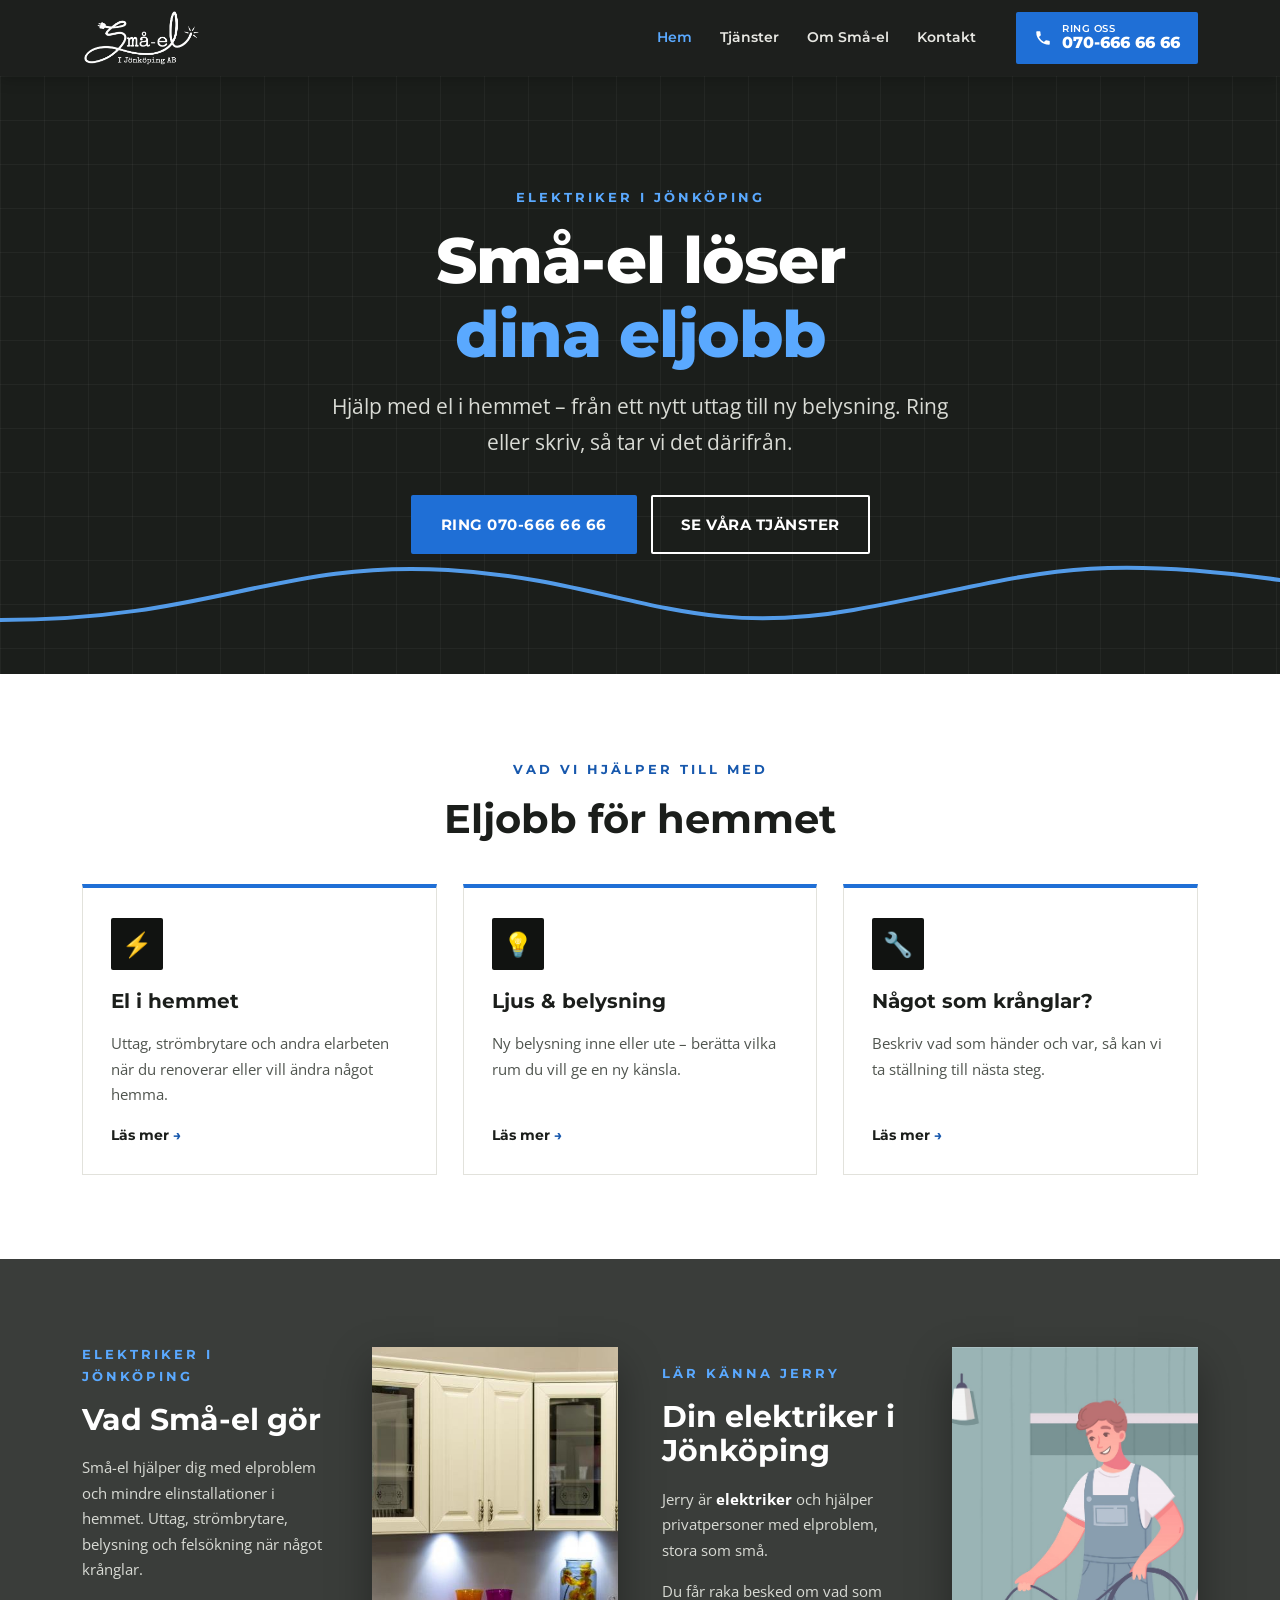
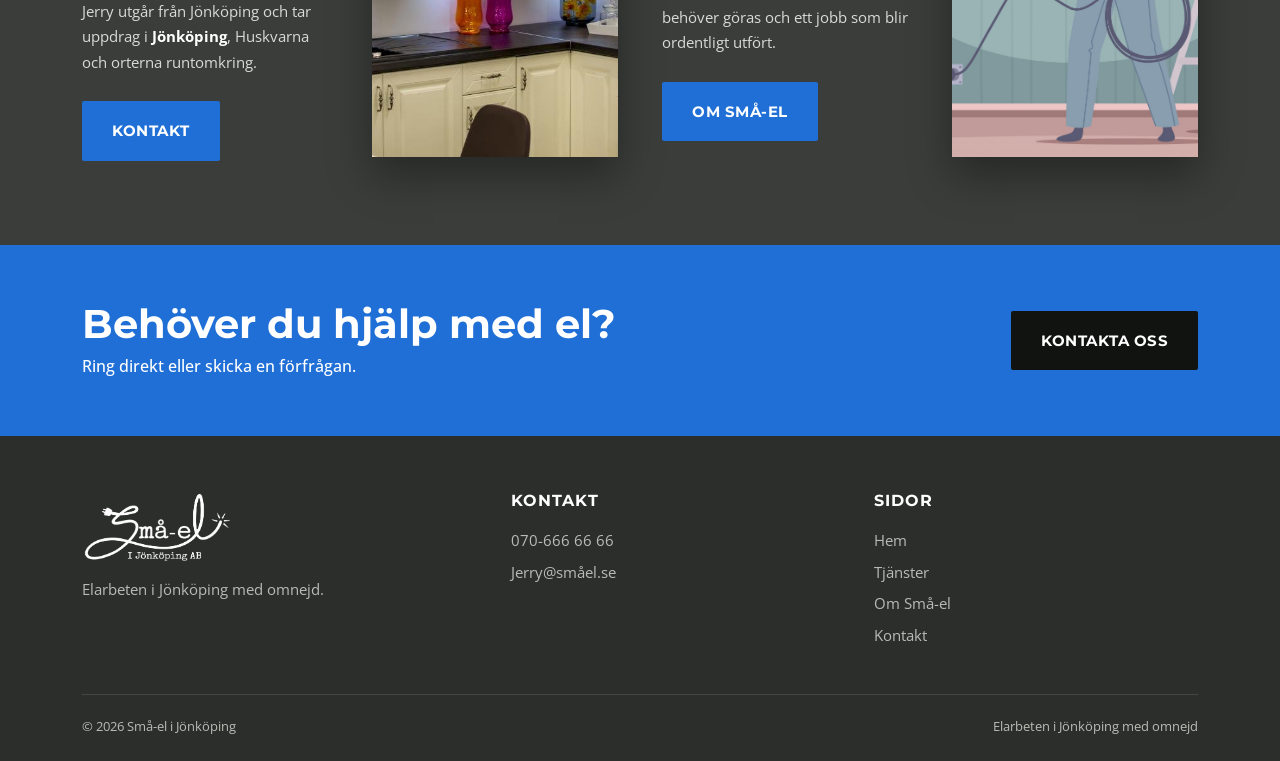
==== commit f16ab96b: "Add files via upload Tog bort - I text" ====
--- a/index.html
+++ b/index.html
@@ -1,76 +1,212 @@
 <!doctype html>
 <html lang="sv">
-<head>
-  <meta charset="utf-8">
-  <meta name="viewport" content="width=device-width, initial-scale=1">
-  <meta name="theme-color" content="#111311">
-  <meta name="description" content="Små-el – elarbeten i Jönköping. Ring 070-666 66 66.">
-  <title>Små-el i Jönköping · Elektriker</title>
-  <link rel="stylesheet" href="style.css">
-  <script src="script.js" defer></script>
-</head>
-<body>
-  <header class="header">
-    <div class="wrap">
-      <a class="brand" href="index.html" aria-label="Små-el, startsida"><img class="brand-logo" src="assets/sma-el-logo.png" alt="Små-el i Jönköping AB" width="1817" height="866"></a>
-      <nav id="navigation" aria-label="Huvudmeny"><a href="index.html" aria-current="page">Hem</a><a href="tjanster.html">Tjänster</a><a href="om.html">Om Små-el</a><a href="kontakt.html">Kontakt</a></nav>
-      <a class="call" href="tel:+46706666666"><svg viewBox="0 0 24 24" aria-hidden="true"><path fill="currentColor" d="M6.6 10.8a15.1 15.1 0 0 0 6.6 6.6l2.2-2.2a1 1 0 0 1 1-.25 11.4 11.4 0 0 0 3.6.57 1 1 0 0 1 1 1V20a1 1 0 0 1-1 1A17 17 0 0 1 3 4a1 1 0 0 1 1-1h3.5a1 1 0 0 1 1 1c0 1.25.2 2.45.57 3.57a1 1 0 0 1-.25 1z"/></svg><span><small>Ring oss</small>070-666 66 66</span></a>
-      <button class="menu-toggle" aria-expanded="false" aria-controls="navigation">Meny</button>
-    </div>
-  </header>
-  <main>
-    <section class="hero">
-      <svg class="cable" viewBox="0 0 1200 120" preserveAspectRatio="none" aria-hidden="true"><path d="M0 90 C200 90 260 30 420 40 S640 110 800 80 1000 20 1200 50" fill="none" stroke="#5aa9ff" stroke-width="4" stroke-linecap="round"/></svg>
+  <head>
+    <meta charset="utf-8" />
+    <meta name="viewport" content="width=device-width, initial-scale=1" />
+    <meta name="theme-color" content="#111311" />
+    <meta
+      name="description"
+      content="Små-el – elarbeten i Jönköping. Ring 070-666 66 66."
+    />
+    <title>Små-el i Jönköping · Elektriker</title>
+    <link rel="stylesheet" href="style.css" />
+    <script src="script.js" defer></script>
+  </head>
+  <body>
+    <header class="header">
       <div class="wrap">
-        <span class="kicker">Elektriker i Jönköping</span>
-        <h1>Små-el löser<br><span>dina eljobb</span></h1>
-        <p class="lead">Hjälp med el i hemmet – från ett nytt uttag till ny belysning. Ring eller skriv, så tar vi det därifrån.</p>
-        <div class="buttons"><a class="button" href="tel:+46706666666">Ring 070-666 66 66</a><a class="button ghost" href="tjanster.html">Se våra tjänster</a></div>
+        <a class="brand" href="index.html" aria-label="Små-el, startsida"
+          ><img
+            class="brand-logo"
+            src="assets/sma-el-logo.png"
+            alt="Små-el i Jönköping AB"
+            width="1817"
+            height="866"
+        /></a>
+        <nav id="navigation" aria-label="Huvudmeny">
+          <a href="index.html" aria-current="page">Hem</a
+          ><a href="tjanster.html">Tjänster</a><a href="om.html">Om Små-el</a
+          ><a href="kontakt.html">Kontakt</a>
+        </nav>
+        <a class="call" href="tel:+46706666666"
+          ><svg viewBox="0 0 24 24" aria-hidden="true">
+            <path
+              fill="currentColor"
+              d="M6.6 10.8a15.1 15.1 0 0 0 6.6 6.6l2.2-2.2a1 1 0 0 1 1-.25 11.4 11.4 0 0 0 3.6.57 1 1 0 0 1 1 1V20a1 1 0 0 1-1 1A17 17 0 0 1 3 4a1 1 0 0 1 1-1h3.5a1 1 0 0 1 1 1c0 1.25.2 2.45.57 3.57a1 1 0 0 1-.25 1z"
+            /></svg
+          ><span><small>Ring oss</small>070-666 66 66</span></a
+        >
+        <button
+          class="menu-toggle"
+          aria-expanded="false"
+          aria-controls="navigation"
+        >
+          Meny
+        </button>
       </div>
-    </section>
-    <section class="section">
+    </header>
+    <main>
+      <section class="hero">
+        <svg
+          class="cable"
+          viewBox="0 0 1200 120"
+          preserveAspectRatio="none"
+          aria-hidden="true"
+        >
+          <path
+            d="M0 90 C200 90 260 30 420 40 S640 110 800 80 1000 20 1200 50"
+            fill="none"
+            stroke="#5aa9ff"
+            stroke-width="4"
+            stroke-linecap="round"
+          />
+        </svg>
+        <div class="wrap">
+          <span class="kicker">Elektriker i Jönköping</span>
+          <h1>Små-el löser<br /><span>dina eljobb</span></h1>
+          <p class="lead">
+            Hjälp med el i hemmet – från ett nytt uttag till ny belysning. Ring
+            eller skriv, så tar vi det därifrån.
+          </p>
+          <div class="buttons">
+            <a class="button" href="tel:+46706666666">Ring 070-666 66 66</a
+            ><a class="button ghost" href="tjanster.html">Se våra tjänster</a>
+          </div>
+        </div>
+      </section>
+      <section class="section">
+        <div class="wrap">
+          <div class="section-head center">
+            <span class="kicker">Vad vi hjälper till med</span>
+            <h2>Eljobb för hemmet</h2>
+          </div>
+          <div class="cards">
+            <article class="card">
+              <div class="icon" aria-hidden="true">⚡</div>
+              <h3>El i hemmet</h3>
+              <p>
+                Uttag, strömbrytare och andra elarbeten när du renoverar eller
+                vill ändra något hemma.
+              </p>
+              <a class="more" href="tjanster.html#el-i-hemmet">Läs mer</a>
+            </article>
+            <article class="card">
+              <div class="icon" aria-hidden="true">💡</div>
+              <h3>Ljus &amp; belysning</h3>
+              <p>
+                Ny belysning inne eller ute – berätta vilka rum du vill ge en ny
+                känsla.
+              </p>
+              <a class="more" href="tjanster.html#belysning">Läs mer</a>
+            </article>
+            <article class="card">
+              <div class="icon" aria-hidden="true">🔧</div>
+              <h3>Något som krånglar?</h3>
+              <p>
+                Beskriv vad som händer och var, så kan vi ta ställning till
+                nästa steg.
+              </p>
+              <a class="more" href="tjanster.html#felsokning">Läs mer</a>
+            </article>
+          </div>
+        </div>
+      </section>
+      <section class="about-strip">
+        <div class="wrap about-grid">
+          <div class="about-text reveal">
+            <span class="kicker">Elektriker i Jönköping</span>
+            <h2>Vad Små-el gör</h2>
+            <p>
+              Små-el hjälper dig med elproblem och mindre elinstallationer i
+              hemmet. Uttag, strömbrytare, belysning och felsökning när något
+              krånglar.
+            </p>
+            <p>
+              Jerry utgår från Jönköping och tar uppdrag i
+              <strong>Jönköping</strong>, Huskvarna och orterna runtomkring.
+            </p>
+            <a class="button" href="kontakt.html">Kontakt</a>
+          </div>
+          <figure class="about-photo reveal">
+            <img
+              src="assets/kok-belysning.jpg"
+              alt="Kök med belysning under överskåpen och svart bänkskiva"
+              width="960"
+              height="640"
+              loading="lazy"
+            />
+          </figure>
+          <div class="about-text reveal">
+            <span class="kicker">Lär känna Jerry</span>
+            <h2>Din elektriker i Jönköping</h2>
+            <p>
+              Jerry är <strong>elektriker</strong> och hjälper privatpersoner
+              med elproblem, stora som små.
+            </p>
+            <p>
+              Du får raka besked om vad som behöver göras och ett jobb som blir
+              ordentligt utfört.
+            </p>
+            <a class="button" href="om.html">Om Små-el</a>
+          </div>
+          <figure class="about-photo reveal">
+            <img
+              src="assets/jerry-tillfallig.jpg"
+              alt="Elektriker som arbetar i en elcentral"
+              width="798"
+              height="1200"
+              loading="lazy"
+            />
+          </figure>
+        </div>
+      </section>
+      <section class="cta-band">
+        <div class="wrap">
+          <div>
+            <h2>Behöver du hjälp med el?</h2>
+            <p>Ring direkt eller skicka en förfrågan.</p>
+          </div>
+          <div class="buttons">
+            <a class="button dark" href="kontakt.html">Kontakta oss</a>
+          </div>
+        </div>
+      </section>
+    </main>
+    <footer>
       <div class="wrap">
-        <div class="section-head center"><span class="kicker">Vad vi hjälper till med</span><h2>Eljobb för hemmet</h2></div>
-        <div class="cards">
-          <article class="card"><div class="icon" aria-hidden="true">⚡</div><h3>El i hemmet</h3><p>Uttag, strömbrytare och andra elarbeten när du renoverar eller vill ändra något hemma.</p><a class="more" href="tjanster.html#el-i-hemmet">Läs mer</a></article>
-          <article class="card"><div class="icon" aria-hidden="true">💡</div><h3>Ljus &amp; belysning</h3><p>Ny belysning inne eller ute – berätta vilka rum du vill ge en ny känsla.</p><a class="more" href="tjanster.html#belysning">Läs mer</a></article>
-          <article class="card"><div class="icon" aria-hidden="true">🔧</div><h3>Något som krånglar?</h3><p>Beskriv vad som händer och var, så kan vi ta ställning till nästa steg.</p><a class="more" href="tjanster.html#felsokning">Läs mer</a></article>
+        <div class="cols">
+          <div>
+            <img
+              class="brand-logo"
+              src="assets/sma-el-logo.png"
+              alt="Små-el i Jönköping AB"
+              width="1817"
+              height="866"
+            />
+            <p>Elarbeten i Jönköping med omnejd.</p>
+          </div>
+          <div>
+            <h3>Kontakt</h3>
+            <ul>
+              <li><a href="tel:+46706666666">070-666 66 66</a></li>
+              <li><a href="mailto:Jerry@småel.se">Jerry@småel.se</a></li>
+            </ul>
+          </div>
+          <div>
+            <h3>Sidor</h3>
+            <ul>
+              <li><a href="index.html">Hem</a></li>
+              <li><a href="tjanster.html">Tjänster</a></li>
+              <li><a href="om.html">Om Små-el</a></li>
+              <li><a href="kontakt.html">Kontakt</a></li>
+            </ul>
+          </div>
+        </div>
+        <div class="bottom">
+          <span>© 2026 Små-el i Jönköping</span
+          ><span>Elarbeten i Jönköping med omnejd</span>
         </div>
       </div>
-    </section>
-    <section class="about-strip">
-      <div class="wrap about-grid">
-        <div class="about-text reveal">
-          <span class="kicker">Elektriker i Jönköping</span>
-          <h2>Vad Små-el gör</h2>
-          <p>Små-el hjälper dig med elproblem och mindre elinstallationer i hemmet – uttag, strömbrytare, belysning och felsökning när något krånglar.</p>
-          <p>Jerry utgår från Jönköping och tar uppdrag i <strong>Jönköping</strong>, Huskvarna och orterna runtomkring.</p>
-          <a class="button" href="kontakt.html">Kontakt</a>
-        </div>
-        <figure class="about-photo reveal"><img src="assets/kok-belysning.jpg" alt="Kök med belysning under överskåpen och svart bänkskiva" width="960" height="640" loading="lazy"></figure>
-        <div class="about-text reveal">
-          <span class="kicker">Lär känna Jerry</span>
-          <h2>Din elektriker i Jönköping</h2>
-          <p>Jerry är <strong>elektriker</strong> och hjälper privatpersoner med elproblem, stora som små.</p>
-          <p>Du får raka besked om vad som behöver göras – och ett jobb som blir ordentligt utfört.</p>
-          <a class="button" href="om.html">Om Små-el</a>
-        </div>
-        <figure class="about-photo reveal"><img src="assets/jerry-tillfallig.jpg" alt="Elektriker som arbetar i en elcentral" width="798" height="1200" loading="lazy"></figure>
-      </div>
-    </section>
-    <section class="cta-band">
-      <div class="wrap"><div><h2>Behöver du hjälp med el?</h2><p>Ring direkt eller skicka en förfrågan.</p></div><div class="buttons"><a class="button dark" href="kontakt.html">Kontakta oss</a></div></div>
-    </section>
-  </main>
-  <footer>
-    <div class="wrap">
-      <div class="cols">
-        <div><img class="brand-logo" src="assets/sma-el-logo.png" alt="Små-el i Jönköping AB" width="1817" height="866"><p>Elarbeten i Jönköping med omnejd.</p></div>
-        <div><h3>Kontakt</h3><ul><li><a href="tel:+46706666666">070-666 66 66</a></li><li><a href="mailto:Jerry@småel.se">Jerry@småel.se</a></li></ul></div>
-        <div><h3>Sidor</h3><ul><li><a href="index.html">Hem</a></li><li><a href="tjanster.html">Tjänster</a></li><li><a href="om.html">Om Små-el</a></li><li><a href="kontakt.html">Kontakt</a></li></ul></div>
-      </div>
-      <div class="bottom"><span>© 2026 Små-el i Jönköping</span><span>Elarbeten i Jönköping med omnejd</span></div>
-    </div>
-  </footer>
-</body>
+    </footer>
+  </body>
 </html>
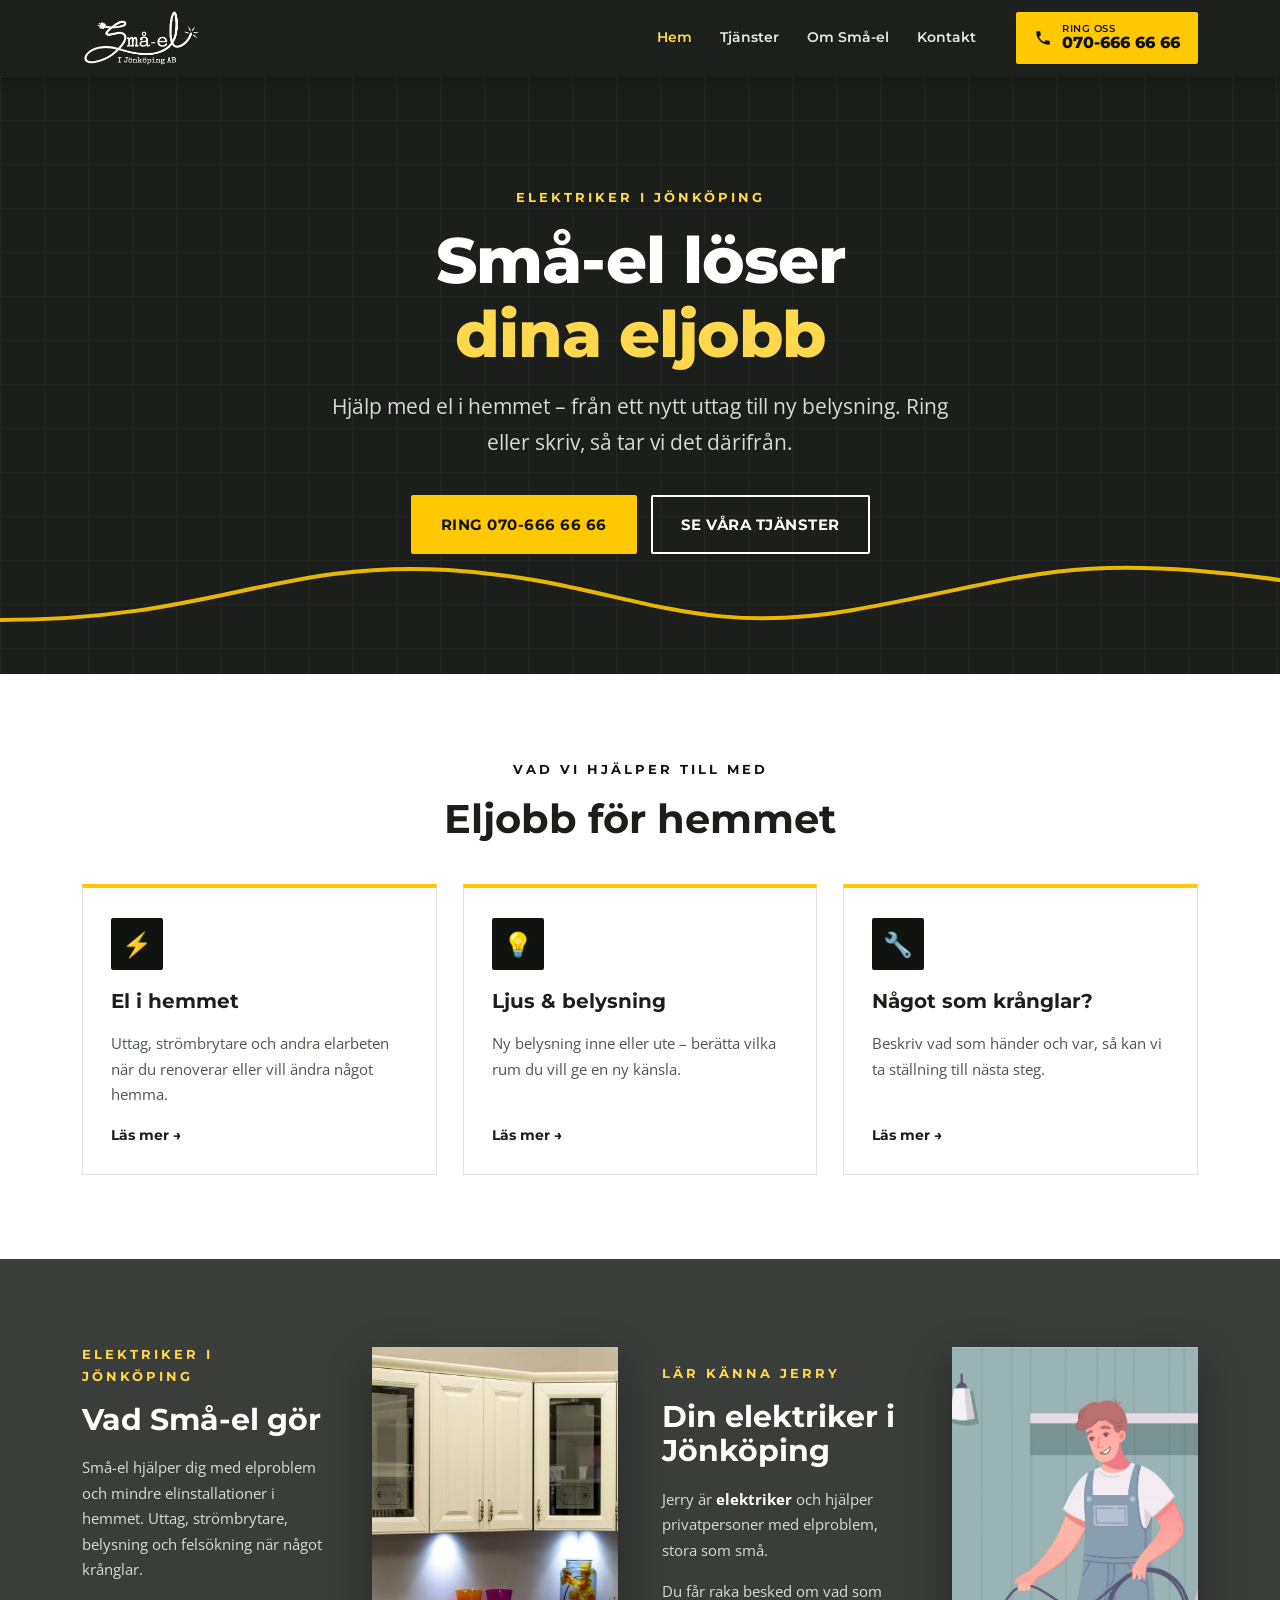
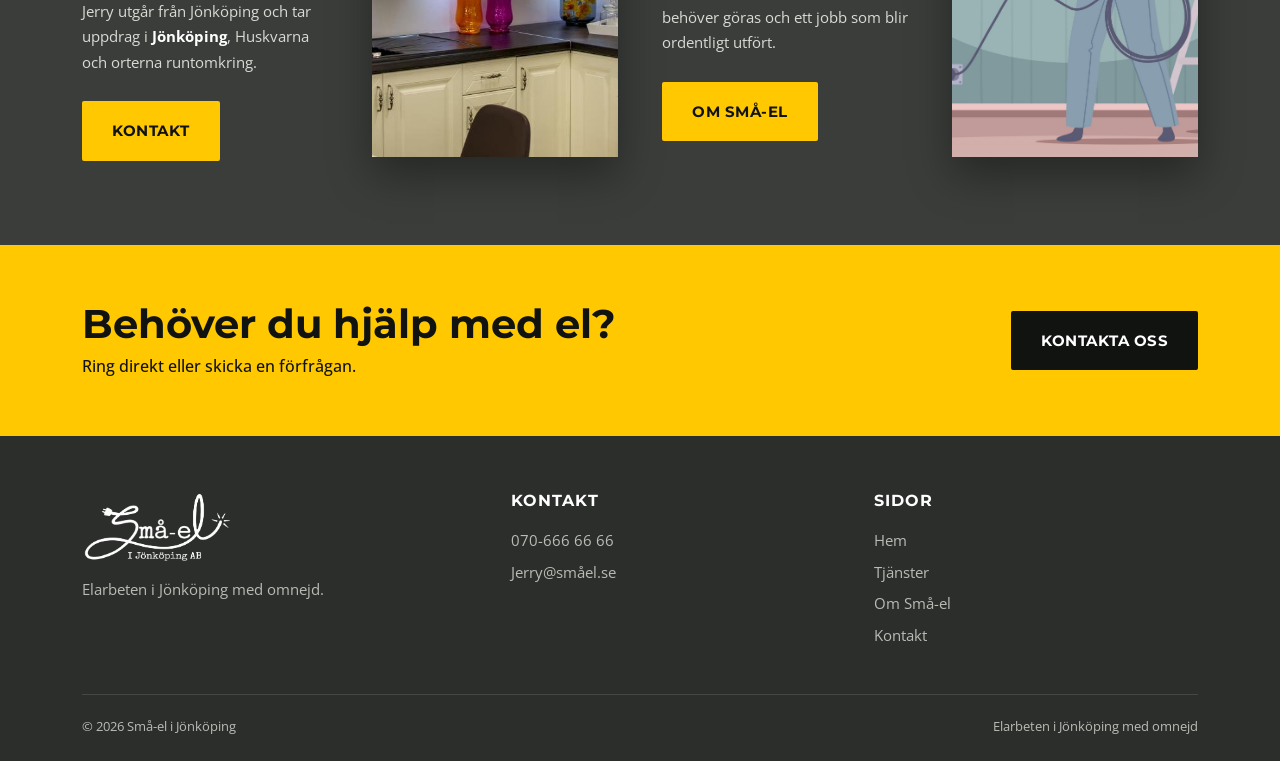
==== commit 9d581a86: "Byt färgtema från blått till svart, vitt och gult Co-Authored-By: Claude Opus 5.5 <noreply@anthropic" ====
--- a/index.html
+++ b/index.html
@@ -56,7 +56,7 @@
           <path
             d="M0 90 C200 90 260 30 420 40 S640 110 800 80 1000 20 1200 50"
             fill="none"
-            stroke="#5aa9ff"
+            stroke="#ffc800"
             stroke-width="4"
             stroke-linecap="round"
           />
--- a/style.css
+++ b/style.css
@@ -3,9 +3,9 @@
 :root{
   --black:#111311;
   --dark:#1b1e1b;
-  --blue:#1f6fd6;
-  --blue-dark:#1758ad;
-  --blue-light:#5aa9ff;
+  --yellow:#ffc800;
+  --yellow-dark:#e6b400;
+  --yellow-light:#ffd84d;
   --text:#4f544e;
   --heading:#1b1e1b;
   --light:#f4f4f1;
@@ -22,7 +22,7 @@
 h2{font-size:clamp(28px,3.6vw,40px);font-weight:700}
 h3{font-size:20px;font-weight:700}
 p{margin:0 0 16px}
-:focus-visible{outline:3px solid var(--blue-light);outline-offset:4px}
+:focus-visible{outline:3px solid var(--yellow-light);outline-offset:4px}
 .wrap{max-width:1180px;margin:0 auto;padding:0 32px}
 
 /* Fast sidhuvud med telefonnummer */
@@ -32,18 +32,18 @@
 .brand-logo{display:block;width:118px;height:auto;filter:invert(1)}
 nav{display:flex;gap:4px;margin-left:auto;font-family:Montserrat,Arial,sans-serif;font-weight:600;font-size:14px}
 nav a{text-decoration:none;padding:8px 12px;border-radius:2px;color:#e8e8e3}
-nav a:hover{color:var(--blue-light)}
-nav a[aria-current="page"]{color:var(--blue-light)}
-.call{display:inline-flex;align-items:center;gap:10px;background:var(--blue);color:#fff;text-decoration:none;font-family:Montserrat,Arial,sans-serif;font-weight:800;font-size:16px;padding:11px 18px;border-radius:2px;white-space:nowrap;transition:background .2s}
-.call:hover{background:var(--blue-dark)}
+nav a:hover{color:var(--yellow-light)}
+nav a[aria-current="page"]{color:var(--yellow-light)}
+.call{display:inline-flex;align-items:center;gap:10px;background:var(--yellow);color:var(--black);text-decoration:none;font-family:Montserrat,Arial,sans-serif;font-weight:800;font-size:16px;padding:11px 18px;border-radius:2px;white-space:nowrap;transition:background .2s}
+.call:hover{background:var(--yellow-dark)}
 .call svg{width:18px;height:18px;flex-shrink:0}
 .call small{display:block;font-size:10px;font-weight:600;letter-spacing:.5px;text-transform:uppercase;line-height:1.1}
 .call span{line-height:1.15}
 .menu-toggle{display:none;background:transparent;border:1px solid #555a54;color:#fff;border-radius:2px;padding:9px 12px;font:600 13px Montserrat,Arial,sans-serif;cursor:pointer}
 
 /* Knappar */
-.button{display:inline-block;background:var(--blue);color:#fff;text-decoration:none;font-family:Montserrat,Arial,sans-serif;font-weight:700;font-size:15px;text-transform:uppercase;letter-spacing:.5px;padding:15px 28px;border:2px solid var(--blue);border-radius:2px;cursor:pointer;transition:background .2s,color .2s}
-.button:hover{background:var(--blue-dark);border-color:var(--blue-dark)}
+.button{display:inline-block;background:var(--yellow);color:var(--black);text-decoration:none;font-family:Montserrat,Arial,sans-serif;font-weight:700;font-size:15px;text-transform:uppercase;letter-spacing:.5px;padding:15px 28px;border:2px solid var(--yellow);border-radius:2px;cursor:pointer;transition:background .2s,color .2s}
+.button:hover{background:var(--yellow-dark);border-color:var(--yellow-dark)}
 .button.ghost{background:transparent;color:#fff;border-color:#fff}
 .button.ghost:hover{background:#fff;color:var(--black)}
 .button.dark{background:var(--black);border-color:var(--black);color:#fff}
@@ -56,14 +56,14 @@
 .hero .cable{position:absolute;left:0;right:0;bottom:24px;width:100%;height:120px;opacity:.9}
 .hero .wrap{position:relative}
 .hero h1{color:#fff}
-.hero h1 span{color:var(--blue-light)}
+.hero h1 span{color:var(--yellow-light)}
 .hero .lead{font-size:clamp(17px,2vw,21px);max-width:640px;margin:0 auto 34px}
 .hero .buttons{justify-content:center}
-.kicker{display:block;font-family:Montserrat,Arial,sans-serif;font-weight:700;font-size:13px;letter-spacing:3px;text-transform:uppercase;color:var(--blue-light);margin-bottom:16px}
+.kicker{display:block;font-family:Montserrat,Arial,sans-serif;font-weight:700;font-size:13px;letter-spacing:3px;text-transform:uppercase;color:var(--yellow-light);margin-bottom:16px}
 
 /* Sidrubrik på undersidor */
 .page-hero{background:var(--dark);color:#d9dbd5;padding:70px 0 64px;position:relative}
-.page-hero:after{content:'';position:absolute;left:0;right:0;bottom:0;height:5px;background:var(--blue)}
+.page-hero:after{content:'';position:absolute;left:0;right:0;bottom:0;height:5px;background:var(--yellow)}
 .page-hero h1{color:#fff;font-size:clamp(32px,5vw,52px)}
 .page-hero p{max-width:640px;font-size:18px;margin:0}
 
@@ -72,26 +72,26 @@
 .section.light{background:var(--light)}
 .section-head{max-width:640px;margin-bottom:42px}
 .section-head.center{text-align:center;margin-left:auto;margin-right:auto}
-.section-head .kicker{color:var(--blue-dark)}
+.section-head .kicker{color:var(--black)}
 
 /* Fördelar */
 .perks{display:grid;grid-template-columns:repeat(3,1fr);gap:24px;list-style:none;padding:0;margin:0}
 .perks li{display:flex;gap:14px;align-items:flex-start;font-weight:600;color:var(--heading)}
-.perks li:before{content:'✓';flex-shrink:0;display:grid;place-items:center;width:28px;height:28px;border-radius:50%;background:var(--blue);color:#fff;font-weight:800;font-size:14px}
+.perks li:before{content:'✓';flex-shrink:0;display:grid;place-items:center;width:28px;height:28px;border-radius:50%;background:var(--yellow);color:var(--black);font-weight:800;font-size:14px}
 
 /* Kort */
 .cards{display:grid;grid-template-columns:repeat(3,1fr);gap:26px}
-.card{background:#fff;border:1px solid var(--line);border-top:4px solid var(--blue);padding:30px 28px 26px;display:flex;flex-direction:column;transition:transform .2s,box-shadow .2s}
+.card{background:#fff;border:1px solid var(--line);border-top:4px solid var(--yellow);padding:30px 28px 26px;display:flex;flex-direction:column;transition:transform .2s,box-shadow .2s}
 .card:hover{transform:translateY(-3px);box-shadow:0 12px 28px rgba(0,0,0,.08)}
-.card .icon{width:52px;height:52px;display:grid;place-items:center;background:var(--black);color:var(--blue-light);font-size:24px;margin-bottom:20px;border-radius:2px}
+.card .icon{width:52px;height:52px;display:grid;place-items:center;background:var(--black);color:var(--yellow-light);font-size:24px;margin-bottom:20px;border-radius:2px}
 .card p{font-size:15px;flex-grow:1}
 .card .more{font-family:Montserrat,Arial,sans-serif;font-weight:700;font-size:14px;color:var(--heading);text-decoration:none}
-.card .more:after{content:' →';color:var(--blue-dark)}
+.card .more:after{content:' →';color:var(--black)}
 .center-cta{text-align:center;margin-top:42px}
 
 /* Delad layout */
 .split{display:grid;grid-template-columns:1fr 1fr;gap:64px;align-items:center}
-.panel{background:var(--black);color:#d9dbd5;padding:44px;border-left:6px solid var(--blue)}
+.panel{background:var(--black);color:#d9dbd5;padding:44px;border-left:6px solid var(--yellow)}
 .panel h3{color:#fff}
 .panel ol{margin:0;padding-left:20px}
 .panel li{margin-bottom:10px}
@@ -114,15 +114,15 @@
 .js .about-grid .reveal:nth-child(4){transition-delay:.3s}
 
 /* CTA-band */
-.cta-band{background:var(--blue);color:#fff;padding:56px 0}
+.cta-band{background:var(--yellow);color:var(--black);padding:56px 0}
 .cta-band .wrap{display:flex;align-items:center;justify-content:space-between;gap:30px;flex-wrap:wrap}
-.cta-band h2{margin:0;color:#fff}
+.cta-band h2{margin:0;color:var(--black)}
 .cta-band p{margin:6px 0 0;font-weight:500}
 
 /* Tjänstesida */
 .service-list{display:grid;gap:22px}
 .service-row{display:grid;grid-template-columns:72px 1fr;gap:24px;padding:30px;border:1px solid var(--line);background:#fff}
-.service-row .icon{width:72px;height:72px;display:grid;place-items:center;background:var(--black);color:var(--blue-light);font-size:32px;border-radius:2px}
+.service-row .icon{width:72px;height:72px;display:grid;place-items:center;background:var(--black);color:var(--yellow-light);font-size:32px;border-radius:2px}
 .service-row ul{margin:0;padding-left:20px}
 
 /* Kontakt */
@@ -132,7 +132,7 @@
 .contact-line{display:flex;gap:14px;align-items:center;padding:16px 0;border-top:1px solid #333a33;text-decoration:none}
 .contact-line strong{display:block;color:#fff;font-family:Montserrat,Arial,sans-serif;font-size:20px}
 .contact-line small{color:#a7aba4}
-.contact-line .icon{width:44px;height:44px;display:grid;place-items:center;background:var(--blue);color:#fff;font-size:20px;border-radius:2px;flex-shrink:0}
+.contact-line .icon{width:44px;height:44px;display:grid;place-items:center;background:var(--yellow);color:var(--black);font-size:20px;border-radius:2px;flex-shrink:0}
 .note{font-size:13px;color:#a7aba4;margin:16px 0 0}
 form label{display:block;font-family:Montserrat,Arial,sans-serif;font-weight:600;font-size:14px;color:var(--heading);margin-bottom:6px}
 select,textarea,input{width:100%;font:inherit;border:1px solid #cfd0c9;background:#fff;padding:13px 14px;border-radius:2px;margin-bottom:20px;color:var(--heading)}
@@ -145,7 +145,7 @@
 footer .cols{display:grid;grid-template-columns:1.2fr 1fr 1fr;gap:40px}
 footer h3{color:#fff;font-size:16px;text-transform:uppercase;letter-spacing:1px}
 footer a{text-decoration:none}
-footer a:hover{color:var(--blue-light)}
+footer a:hover{color:var(--yellow-light)}
 footer ul{list-style:none;margin:0;padding:0}
 footer li{margin-bottom:6px}
 footer .brand-logo{width:150px;margin-bottom:14px}
